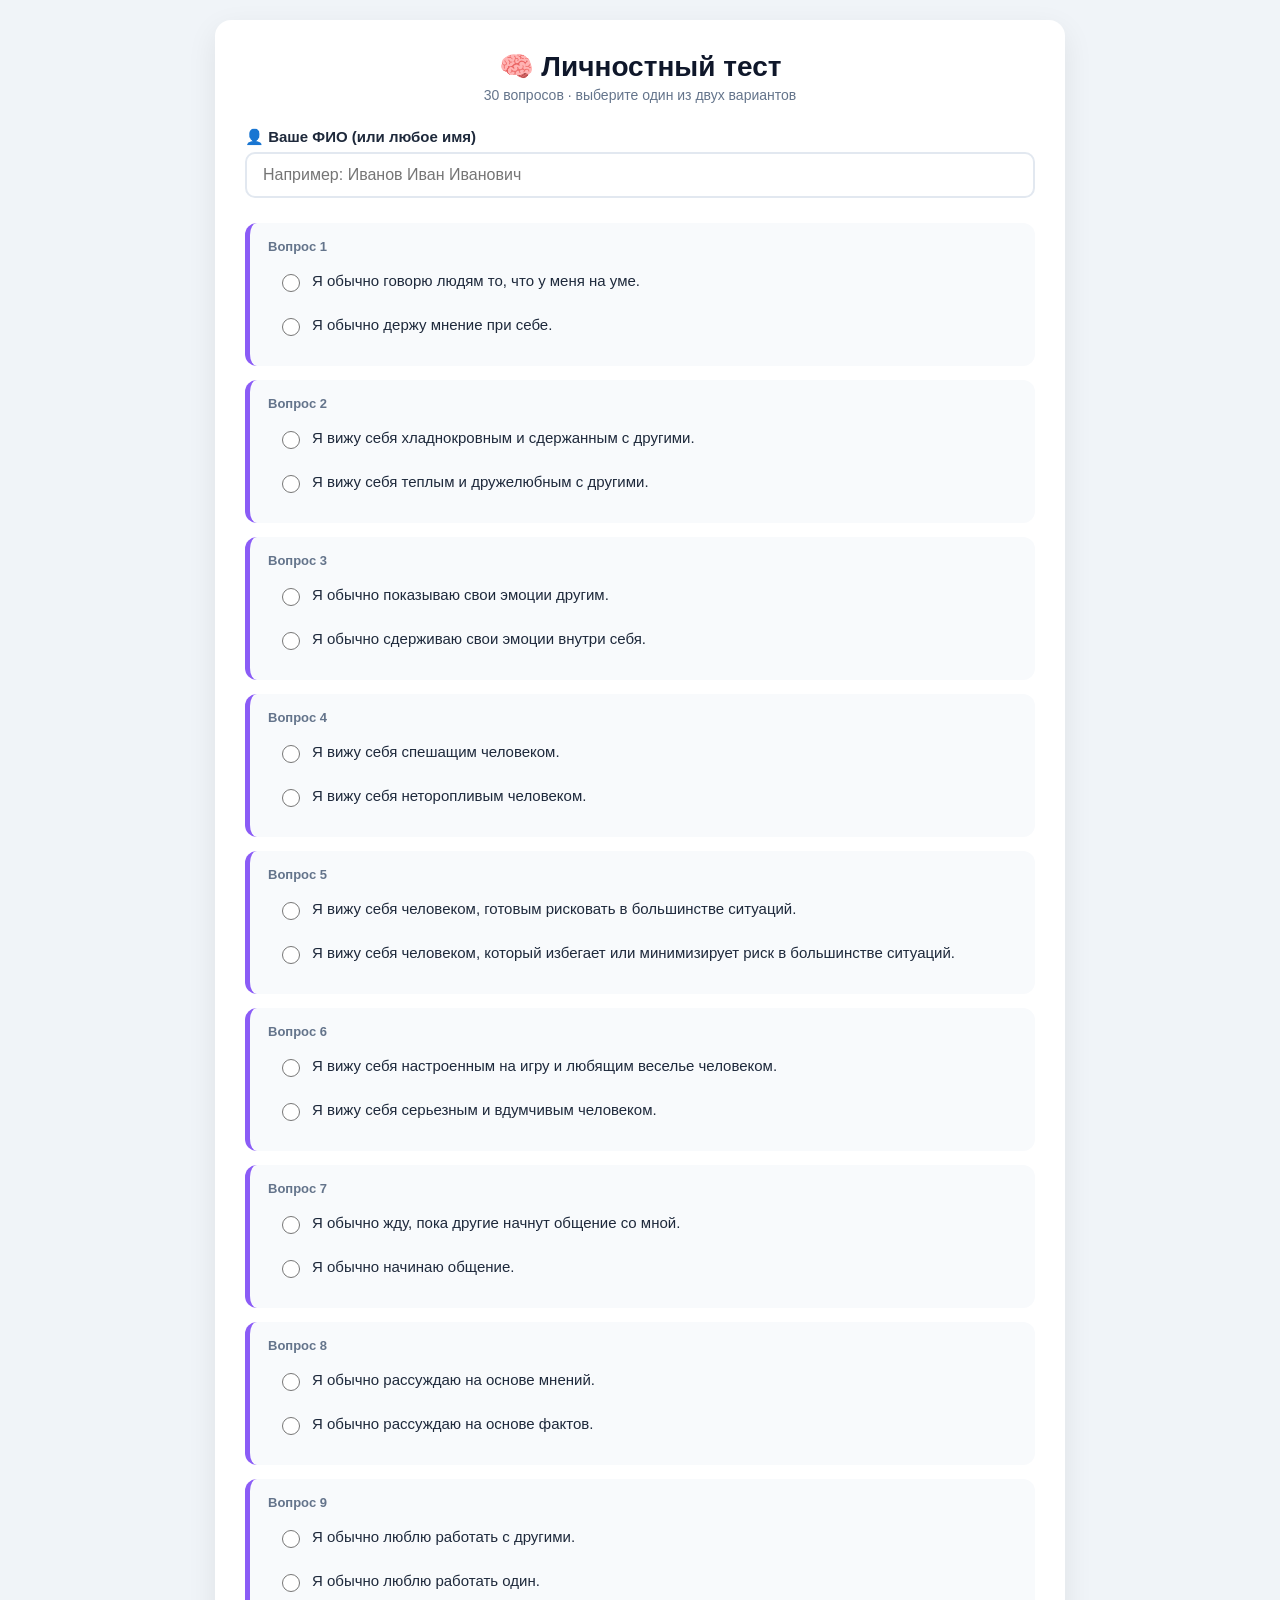
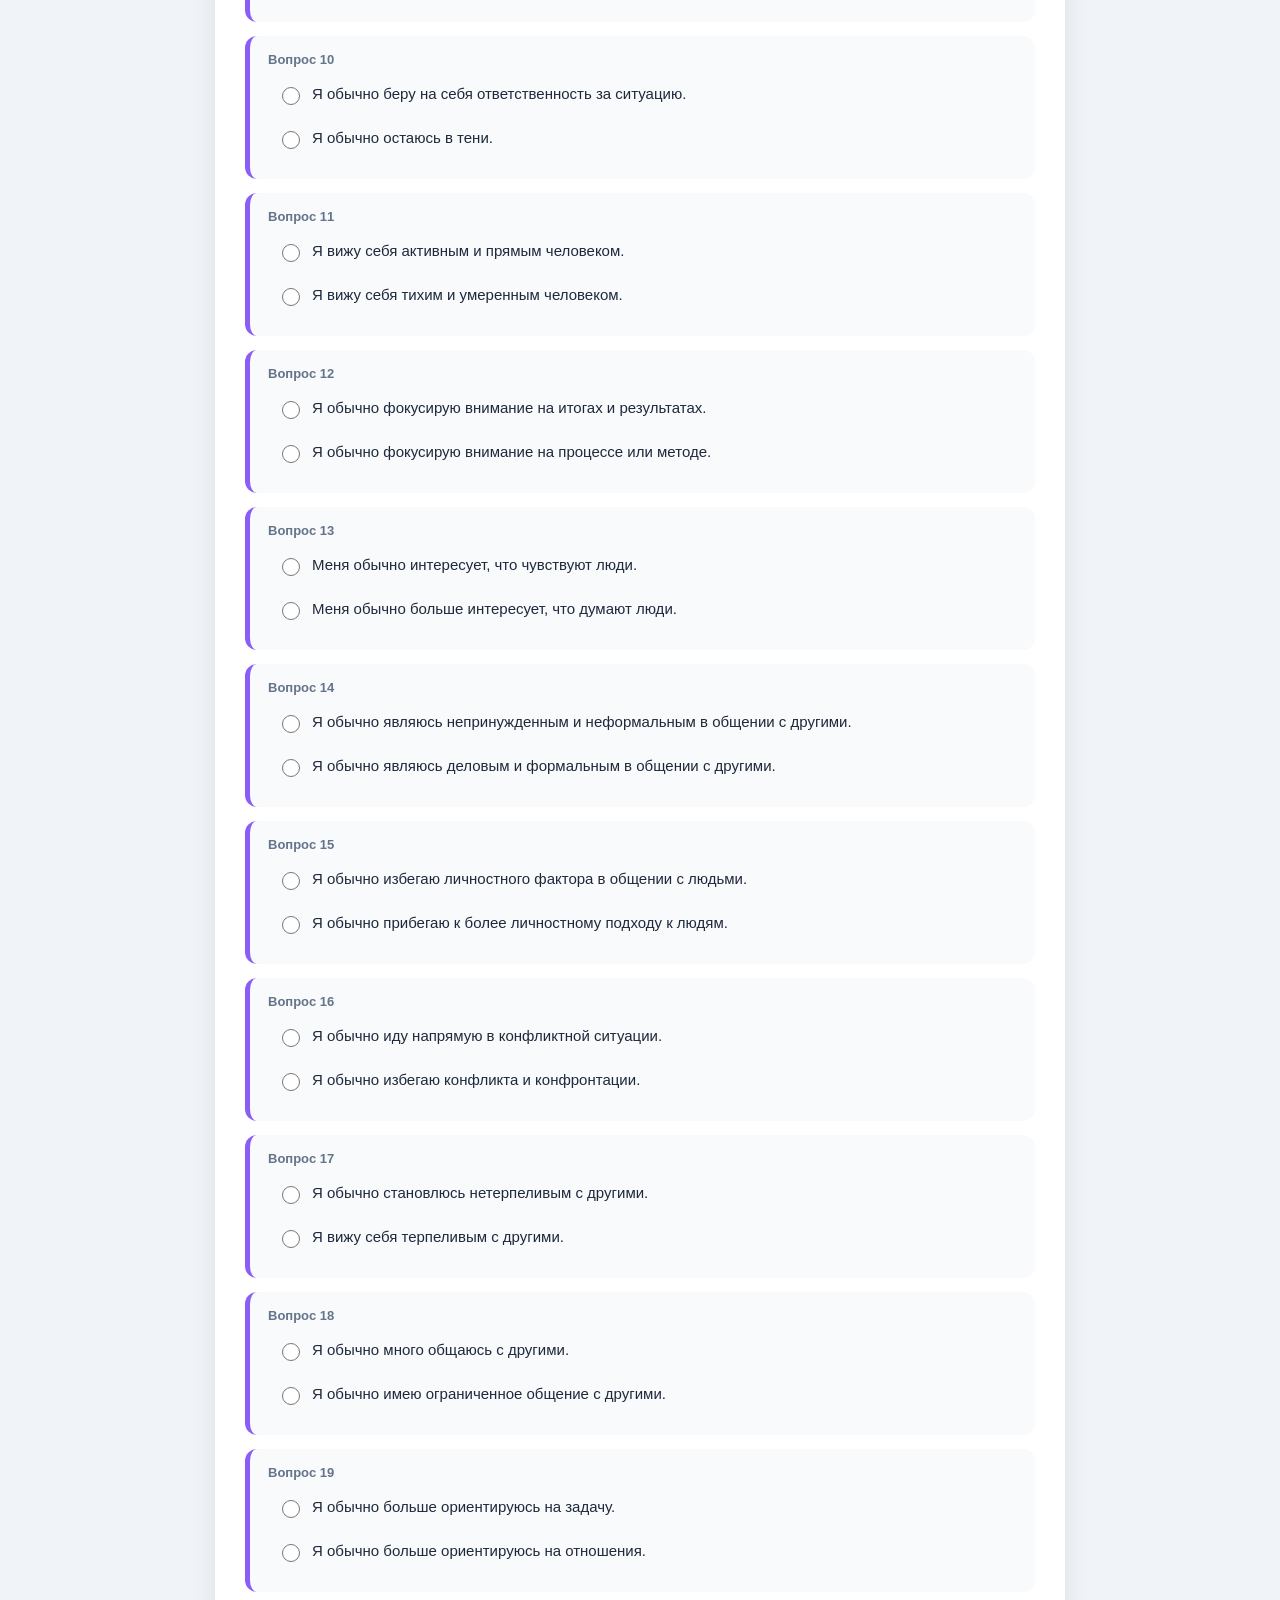
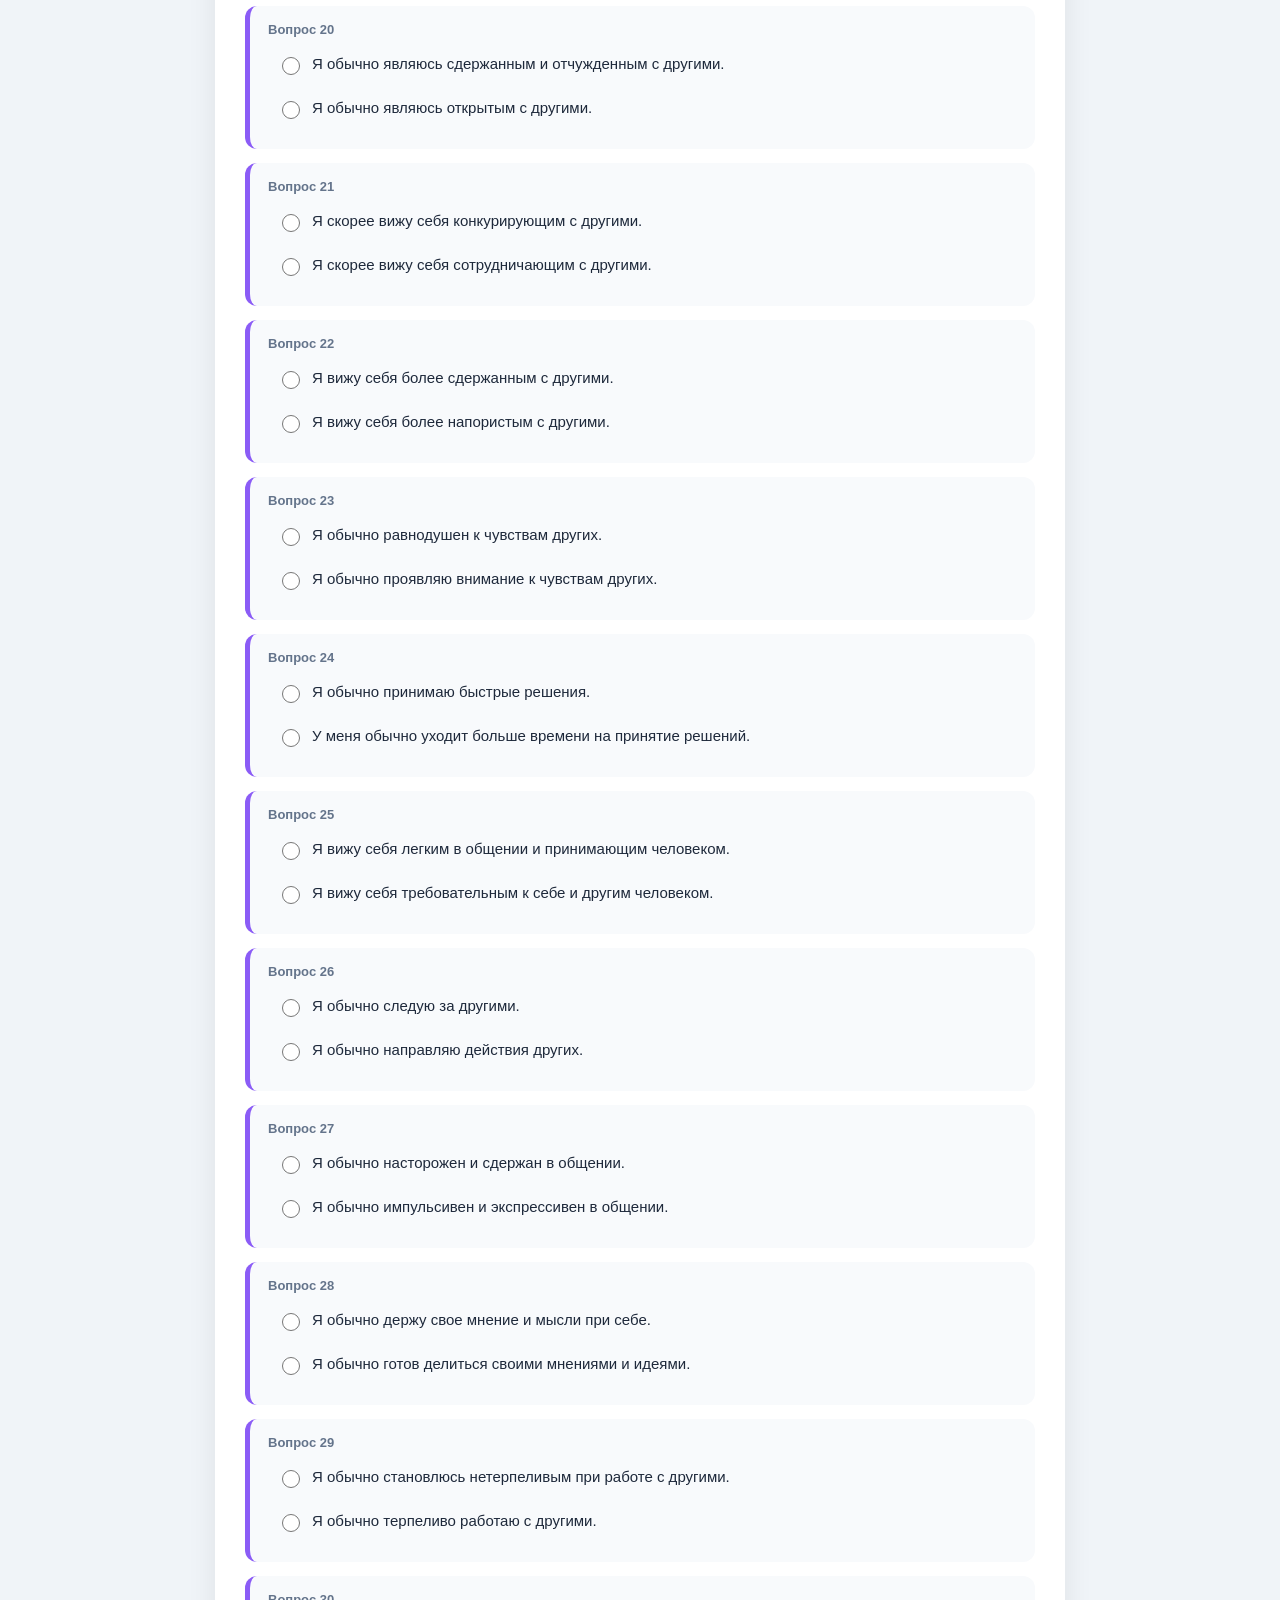
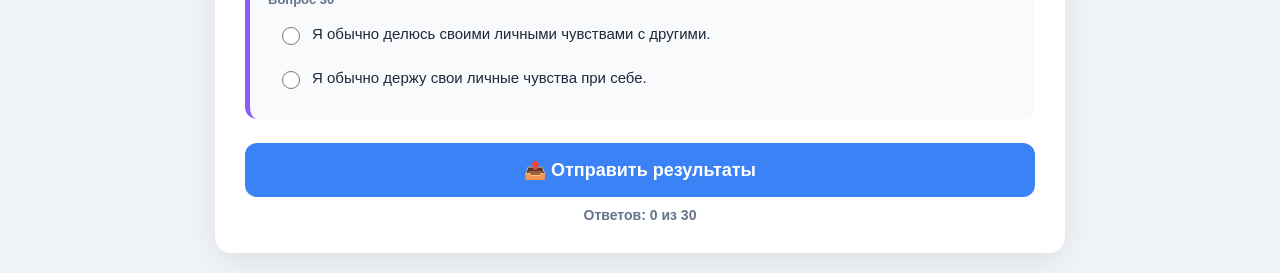
==== index.html @ 7e026d69 "Update index.html" ====
<!DOCTYPE html>
<html lang="ru">
<head>
    <meta charset="UTF-8">
    <meta name="viewport" content="width=device-width, initial-scale=1.0">
    <title>Тест О/П и Р/Э (30 вопросов)</title>
    <style>
        * {
            margin: 0;
            padding: 0;
            box-sizing: border-box;
        }
        body {
            font-family: 'Segoe UI', Arial, sans-serif;
            background: #f0f4f8;
            padding: 20px;
            color: #1e293b;
        }
        .container {
            max-width: 850px;
            margin: 0 auto;
            background: white;
            padding: 30px;
            border-radius: 16px;
            box-shadow: 0 10px 30px rgba(0,0,0,0.08);
        }
        h1 {
            font-size: 28px;
            text-align: center;
            margin-bottom: 4px;
            color: #0f172a;
        }
        .subtitle {
            text-align: center;
            color: #64748b;
            margin-bottom: 25px;
            font-size: 14px;
        }
        .input-group {
            margin-bottom: 25px;
        }
        .input-group label {
            font-weight: 600;
            display: block;
            margin-bottom: 6px;
            font-size: 15px;
        }
        .input-group input {
            width: 100%;
            padding: 12px 16px;
            border: 2px solid #e2e8f0;
            border-radius: 10px;
            font-size: 16px;
            transition: 0.2s;
        }
        .input-group input:focus {
            outline: none;
            border-color: #3b82f6;
        }
        .question {
            background: #f8fafc;
            padding: 16px 18px;
            border-radius: 12px;
            margin-bottom: 14px;
            border-left: 5px solid #8b5cf6;
        }
        .question .qnum {
            font-weight: 700;
            font-size: 13px;
            color: #64748b;
            margin-bottom: 8px;
        }
        .question .option {
            display: flex;
            align-items: flex-start;
            gap: 12px;
            padding: 10px 14px;
            margin: 4px 0;
            border-radius: 8px;
            cursor: pointer;
            transition: 0.15s;
        }
        .question .option:hover {
            background: #e2e8f0;
        }
        .question .option input[type="radio"] {
            margin-top: 2px;
            width: 18px;
            height: 18px;
            accent-color: #3b82f6;
            cursor: pointer;
            flex-shrink: 0;
        }
        .question .option .text {
            font-size: 15px;
        }
        .btn-submit {
            width: 100%;
            padding: 16px;
            background: #3b82f6;
            color: white;
            border: none;
            border-radius: 12px;
            font-size: 18px;
            font-weight: 700;
            cursor: pointer;
            transition: 0.2s;
            margin-top: 10px;
        }
        .btn-submit:hover {
            background: #2563eb;
            transform: scale(1.01);
        }
        .btn-submit:disabled {
            opacity: 0.6;
            cursor: not-allowed;
        }
        .status {
            margin-top: 20px;
            padding: 14px;
            border-radius: 10px;
            text-align: center;
            font-weight: 600;
            display: none;
        }
        .status.success {
            display: block;
            background: #dcfce7;
            color: #166534;
        }
        .status.error {
            display: block;
            background: #fee2e2;
            color: #991b1b;
        }
        .progress {
            text-align: center;
            font-size: 14px;
            color: #64748b;
            margin-top: 10px;
            font-weight: 600;
        }
        .legend {
            display: flex;
            gap: 20px;
            justify-content: center;
            flex-wrap: wrap;
            margin: 6px 0 18px 0;
            font-size: 13px;
            color: #475569;
        }
        .legend span {
            display: inline-flex;
            align-items: center;
            gap: 6px;
        }
        .legend .dot {
            display: inline-block;
            width: 12px;
            height: 12px;
            border-radius: 4px;
        }
        .dot.op { background: #8b5cf6; }
        .dot.re { background: #06b6d4; }
        @media (max-width: 600px) {
            .container { padding: 16px; }
            .question .option { padding: 6px 8px; }
        }
    </style>
</head>
<body>

<div class="container">
    <h1>🧠 Личностный тест</h1>
    <p class="subtitle">30 вопросов · выберите один из двух вариантов</p>


    <div class="input-group">
        <label>👤 Ваше ФИО (или любое имя)</label>
        <input type="text" id="userName" placeholder="Например: Иванов Иван Иванович" />
    </div>

    <form id="testForm">
        <div id="questionsContainer"></div>
    </form>

    <button class="btn-submit" id="submitBtn">📤 Отправить результаты</button>
    <div class="progress" id="progressDisplay">Ответов: 0 из 30</div>
    <div id="statusMessage" class="status"></div>
</div>

<script>
    // ============================================================
    // ТВОИ 30 ВОПРОСОВ (буквы скрыты, присваиваются автоматически)
    // ============================================================
    const questions = [
        // 1
        { opt1: "Я обычно говорю людям то, что у меня на уме.", letter1: "О", opt2: "Я обычно держу мнение при себе.", letter2: "П" },
        // 2
        { opt1: "Я вижу себя хладнокровным и сдержанным с другими.", letter1: "П", opt2: "Я вижу себя теплым и дружелюбным с другими.", letter2: "О" },
        // 3
        { opt1: "Я обычно показываю свои эмоции другим.", letter1: "О", opt2: "Я обычно сдерживаю свои эмоции внутри себя.", letter2: "П" },
        // 4
        { opt1: "Я вижу себя спешащим человеком.", letter1: "Р", opt2: "Я вижу себя неторопливым человеком.", letter2: "Э" },
        // 5
        { opt1: "Я вижу себя человеком, готовым рисковать в большинстве ситуаций.", letter1: "Э", opt2: "Я вижу себя человеком, который избегает или минимизирует риск в большинстве ситуаций.", letter2: "Р" },
        // 6
        { opt1: "Я вижу себя настроенным на игру и любящим веселье человеком.", letter1: "Э", opt2: "Я вижу себя серьезным и вдумчивым человеком.", letter2: "Р" },
        // 7
        { opt1: "Я обычно жду, пока другие начнут общение со мной.", letter1: "П", opt2: "Я обычно начинаю общение.", letter2: "О" },
        // 8
        { opt1: "Я обычно рассуждаю на основе мнений.", letter1: "Э", opt2: "Я обычно рассуждаю на основе фактов.", letter2: "Р" },
        // 9
        { opt1: "Я обычно люблю работать с другими.", letter1: "О", opt2: "Я обычно люблю работать один.", letter2: "П" },
        // 10
        { opt1: "Я обычно беру на себя ответственность за ситуацию.", letter1: "Р", opt2: "Я обычно остаюсь в тени.", letter2: "Э" },
        // 11
        { opt1: "Я вижу себя активным и прямым человеком.", letter1: "О", opt2: "Я вижу себя тихим и умеренным человеком.", letter2: "П" },
        // 12
        { opt1: "Я обычно фокусирую внимание на итогах и результатах.", letter1: "Р", opt2: "Я обычно фокусирую внимание на процессе или методе.", letter2: "Э" },
        // 13
        { opt1: "Меня обычно интересует, что чувствуют люди.", letter1: "Э", opt2: "Меня обычно больше интересует, что думают люди.", letter2: "Р" },
        // 14
        { opt1: "Я обычно являюсь непринужденным и неформальным в общении с другими.", letter1: "Э", opt2: "Я обычно являюсь деловым и формальным в общении с другими.", letter2: "Р" },
        // 15
        { opt1: "Я обычно избегаю личностного фактора в общении с людьми.", letter1: "Р", opt2: "Я обычно прибегаю к более личностному подходу к людям.", letter2: "Э" },
        // 16
        { opt1: "Я обычно иду напрямую в конфликтной ситуации.", letter1: "Р", opt2: "Я обычно избегаю конфликта и конфронтации.", letter2: "Э" },
        // 17
        { opt1: "Я обычно становлюсь нетерпеливым с другими.", letter1: "О", opt2: "Я вижу себя терпеливым с другими.", letter2: "П" },
        // 18
        { opt1: "Я обычно много общаюсь с другими.", letter1: "О", opt2: "Я обычно имею ограниченное общение с другими.", letter2: "П" },
        // 19
        { opt1: "Я обычно больше ориентируюсь на задачу.", letter1: "Р", opt2: "Я обычно больше ориентируюсь на отношения.", letter2: "Э" },
        // 20
        { opt1: "Я обычно являюсь сдержанным и отчужденным с другими.", letter1: "П", opt2: "Я обычно являюсь открытым с другими.", letter2: "О" },
        // 21
        { opt1: "Я скорее вижу себя конкурирующим с другими.", letter1: "Р", opt2: "Я скорее вижу себя сотрудничающим с другими.", letter2: "Э" },
        // 22
        { opt1: "Я вижу себя более сдержанным с другими.", letter1: "П", opt2: "Я вижу себя более напористым с другими.", letter2: "О" },
        // 23
        { opt1: "Я обычно равнодушен к чувствам других.", letter1: "Р", opt2: "Я обычно проявляю внимание к чувствам других.", letter2: "Э" },
        // 24
        { opt1: "Я обычно принимаю быстрые решения.", letter1: "Р", opt2: "У меня обычно уходит больше времени на принятие решений.", letter2: "Э" },
        // 25
        { opt1: "Я вижу себя легким в общении и принимающим человеком.", letter1: "Э", opt2: "Я вижу себя требовательным к себе и другим человеком.", letter2: "Р" },
        // 26
        { opt1: "Я обычно следую за другими.", letter1: "П", opt2: "Я обычно направляю действия других.", letter2: "О" },
        // 27
        { opt1: "Я обычно насторожен и сдержан в общении.", letter1: "П", opt2: "Я обычно импульсивен и экспрессивен в общении.", letter2: "О" },
        // 28
        { opt1: "Я обычно держу свое мнение и мысли при себе.", letter1: "П", opt2: "Я обычно готов делиться своими мнениями и идеями.", letter2: "О" },
        // 29
        { opt1: "Я обычно становлюсь нетерпеливым при работе с другими.", letter1: "О", opt2: "Я обычно терпеливо работаю с другими.", letter2: "П" },
        // 30
        { opt1: "Я обычно делюсь своими личными чувствами с другими.", letter1: "О", opt2: "Я обычно держу свои личные чувства при себе.", letter2: "П" }
    ];

    console.log('Всего вопросов:', questions.length);

    // ============================================================
    // РЕНДЕР ВОПРОСОВ (буквы НЕ показываем)
    // ============================================================
    const container = document.getElementById('questionsContainer');
    let html = '';

    questions.forEach((q, idx) => {
        const num = idx + 1;
        html += `
            <div class="question">
                <div class="qnum">Вопрос ${num}</div>
                <label class="option">
                    <input type="radio" name="q${num}" value="${q.letter1}" required />
                    <span class="text">${q.opt1}</span>
                </label>
                <label class="option">
                    <input type="radio" name="q${num}" value="${q.letter2}" required />
                    <span class="text">${q.opt2}</span>
                </label>
            </div>
        `;
    });

    container.innerHTML = html;

    // ============================================================
    // ПРОГРЕСС
    // ============================================================
    const progressDisplay = document.getElementById('progressDisplay');

    function updateProgress() {
        const form = document.getElementById('testForm');
        const names = new Set();
        form.querySelectorAll('input[type="radio"]').forEach(r => names.add(r.name));
        let answered = 0;
        for (let name of names) {
            if (document.querySelector(`input[name="${name}"]:checked`)) answered++;
        }
        progressDisplay.textContent = `Ответов: ${answered} из ${questions.length}`;
    }

    document.addEventListener('change', (e) => {
        if (e.target && e.target.type === 'radio') updateProgress();
    });

    // ============================================================
    // ОТПРАВКА
    // ============================================================
    const submitBtn = document.getElementById('submitBtn');
    const statusMsg = document.getElementById('statusMessage');

    // ⚠️ ВСТАВЬ СВОЙ URL СЮДА ↓↓↓
    const SCRIPT_URL = 'https://script.google.com/macros/s/AKfycbysq2ihGq5s4KSlV5lkURzVagq-0LB41ctk5WUhArIQaa5-oj9hhITpywx1YtiLG067NA/exec';

    submitBtn.addEventListener('click', async function(e) {
        e.preventDefault();

        const userName = document.getElementById('userName').value.trim();
        if (!userName) {
            statusMsg.className = 'status error';
            statusMsg.textContent = '⚠️ Введите ваше ФИО или имя.';
            return;
        }

        const checked = document.querySelectorAll('input[type="radio"]:checked');
        if (checked.length !== questions.length) {
            statusMsg.className = 'status error';
            statusMsg.textContent = `⚠️ Ответьте на все 30 вопросов! (отвечено ${checked.length} из 30)`;
            return;
        }

        let countO = 0, countP = 0, countR = 0, countE = 0;
        checked.forEach(r => {
            const val = r.value;
            if (val === 'О') countO++;
            else if (val === 'П') countP++;
            else if (val === 'Р') countR++;
            else if (val === 'Э') countE++;
        });

        const data = {
            name: userName,
            O: countO,
            P: countP,
            R: countR,
            E: countE,
            timestamp: new Date().toLocaleString('ru-RU')
        };

        submitBtn.disabled = true;
        submitBtn.textContent = 'Отправка...';
        statusMsg.className = 'status';

        try {
            await fetch(SCRIPT_URL, {
                method: 'POST',
                mode: 'no-cors',
                headers: { 'Content-Type': 'application/json' },
                body: JSON.stringify(data)
            });

            statusMsg.className = 'status success';
            statusMsg.textContent = '✅ Результаты отправлены! Спасибо!';
            submitBtn.textContent = '✅ Отправлено';
            submitBtn.disabled = true;
        } catch (error) {
            statusMsg.className = 'status error';
            statusMsg.textContent = '❌ Ошибка. Попробуйте позже.';
            submitBtn.disabled = false;
            submitBtn.textContent = '📤 Отправить повторно';
        }
    });

    updateProgress();
</script>

</body>
</html>
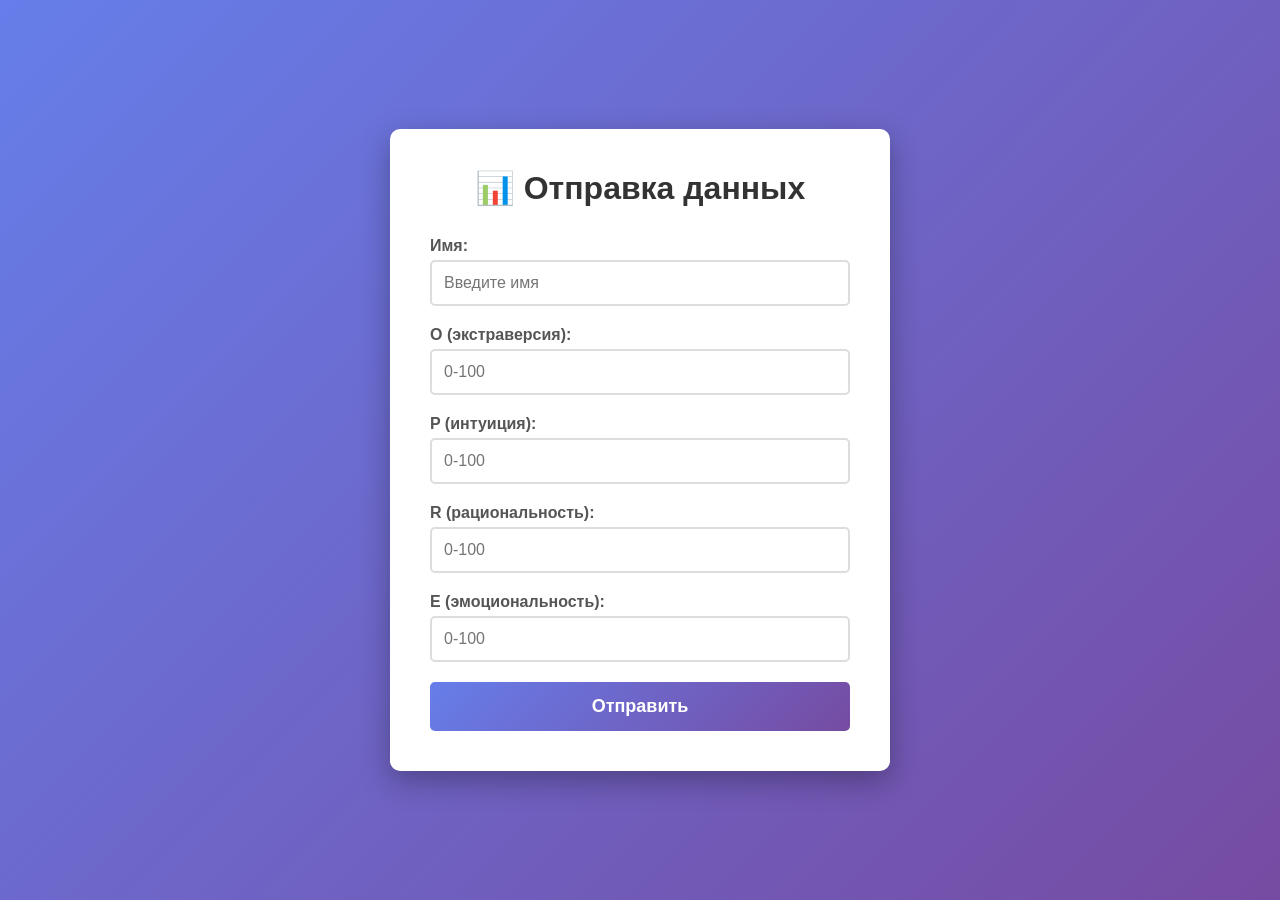
==== commit 4b2b7144: "Update index.html" ====
--- a/index.html
+++ b/index.html
@@ -3,376 +3,236 @@
 <head>
     <meta charset="UTF-8">
     <meta name="viewport" content="width=device-width, initial-scale=1.0">
-    <title>Тест О/П и Р/Э (30 вопросов)</title>
+    <title>Отправка данных в Google Таблицу</title>
     <style>
         * {
             margin: 0;
             padding: 0;
             box-sizing: border-box;
         }
+        
         body {
-            font-family: 'Segoe UI', Arial, sans-serif;
-            background: #f0f4f8;
-            padding: 20px;
-            color: #1e293b;
-        }
+            font-family: Arial, sans-serif;
+            background: linear-gradient(135deg, #667eea 0%, #764ba2 100%);
+            min-height: 100vh;
+            display: flex;
+            justify-content: center;
+            align-items: center;
+        }
+        
         .container {
-            max-width: 850px;
-            margin: 0 auto;
             background: white;
-            padding: 30px;
-            border-radius: 16px;
-            box-shadow: 0 10px 30px rgba(0,0,0,0.08);
-        }
+            padding: 40px;
+            border-radius: 10px;
+            box-shadow: 0 10px 30px rgba(0,0,0,0.3);
+            width: 90%;
+            max-width: 500px;
+        }
+        
         h1 {
-            font-size: 28px;
             text-align: center;
-            margin-bottom: 4px;
-            color: #0f172a;
-        }
-        .subtitle {
-            text-align: center;
-            color: #64748b;
-            margin-bottom: 25px;
-            font-size: 14px;
-        }
-        .input-group {
-            margin-bottom: 25px;
-        }
-        .input-group label {
-            font-weight: 600;
-            display: block;
-            margin-bottom: 6px;
-            font-size: 15px;
-        }
-        .input-group input {
+            color: #333;
+            margin-bottom: 30px;
+        }
+        
+        .form-group {
+            margin-bottom: 20px;
+        }
+        
+        label {
+            display: block;
+            margin-bottom: 5px;
+            color: #555;
+            font-weight: bold;
+        }
+        
+        input {
             width: 100%;
-            padding: 12px 16px;
-            border: 2px solid #e2e8f0;
-            border-radius: 10px;
+            padding: 12px;
+            border: 2px solid #ddd;
+            border-radius: 5px;
             font-size: 16px;
-            transition: 0.2s;
-        }
-        .input-group input:focus {
+            transition: border-color 0.3s;
+        }
+        
+        input:focus {
             outline: none;
-            border-color: #3b82f6;
-        }
-        .question {
-            background: #f8fafc;
-            padding: 16px 18px;
-            border-radius: 12px;
-            margin-bottom: 14px;
-            border-left: 5px solid #8b5cf6;
-        }
-        .question .qnum {
-            font-weight: 700;
-            font-size: 13px;
-            color: #64748b;
-            margin-bottom: 8px;
-        }
-        .question .option {
-            display: flex;
-            align-items: flex-start;
-            gap: 12px;
-            padding: 10px 14px;
-            margin: 4px 0;
-            border-radius: 8px;
-            cursor: pointer;
-            transition: 0.15s;
-        }
-        .question .option:hover {
-            background: #e2e8f0;
-        }
-        .question .option input[type="radio"] {
-            margin-top: 2px;
-            width: 18px;
-            height: 18px;
-            accent-color: #3b82f6;
-            cursor: pointer;
-            flex-shrink: 0;
-        }
-        .question .option .text {
-            font-size: 15px;
-        }
-        .btn-submit {
+            border-color: #667eea;
+        }
+        
+        button {
             width: 100%;
-            padding: 16px;
-            background: #3b82f6;
+            padding: 14px;
+            background: linear-gradient(135deg, #667eea 0%, #764ba2 100%);
             color: white;
             border: none;
-            border-radius: 12px;
+            border-radius: 5px;
             font-size: 18px;
-            font-weight: 700;
+            font-weight: bold;
             cursor: pointer;
-            transition: 0.2s;
-            margin-top: 10px;
-        }
-        .btn-submit:hover {
-            background: #2563eb;
-            transform: scale(1.01);
-        }
-        .btn-submit:disabled {
+            transition: transform 0.2s, box-shadow 0.2s;
+        }
+        
+        button:hover {
+            transform: translateY(-2px);
+            box-shadow: 0 5px 15px rgba(102, 126, 234, 0.4);
+        }
+        
+        button:active {
+            transform: translateY(0);
+        }
+        
+        button:disabled {
             opacity: 0.6;
             cursor: not-allowed;
         }
-        .status {
+        
+        #result {
             margin-top: 20px;
-            padding: 14px;
-            border-radius: 10px;
+            padding: 15px;
+            border-radius: 5px;
+            display: none;
+        }
+        
+        #result.success {
+            display: block;
+            background: #d4edda;
+            color: #155724;
+            border: 1px solid #c3e6cb;
+        }
+        
+        #result.error {
+            display: block;
+            background: #f8d7da;
+            color: #721c24;
+            border: 1px solid #f5c6cb;
+        }
+        
+        .loading {
             text-align: center;
-            font-weight: 600;
+            margin-top: 20px;
             display: none;
         }
-        .status.success {
-            display: block;
-            background: #dcfce7;
-            color: #166534;
-        }
-        .status.error {
-            display: block;
-            background: #fee2e2;
-            color: #991b1b;
-        }
-        .progress {
-            text-align: center;
-            font-size: 14px;
-            color: #64748b;
-            margin-top: 10px;
-            font-weight: 600;
-        }
-        .legend {
-            display: flex;
-            gap: 20px;
-            justify-content: center;
-            flex-wrap: wrap;
-            margin: 6px 0 18px 0;
-            font-size: 13px;
-            color: #475569;
-        }
-        .legend span {
-            display: inline-flex;
-            align-items: center;
-            gap: 6px;
-        }
-        .legend .dot {
-            display: inline-block;
-            width: 12px;
-            height: 12px;
-            border-radius: 4px;
-        }
-        .dot.op { background: #8b5cf6; }
-        .dot.re { background: #06b6d4; }
-        @media (max-width: 600px) {
-            .container { padding: 16px; }
-            .question .option { padding: 6px 8px; }
+        
+        .loading.show {
+            display: block;
+        }
+        
+        .spinner {
+            border: 4px solid #f3f3f3;
+            border-top: 4px solid #667eea;
+            border-radius: 50%;
+            width: 40px;
+            height: 40px;
+            animation: spin 1s linear infinite;
+            margin: 0 auto;
+        }
+        
+        @keyframes spin {
+            0% { transform: rotate(0deg); }
+            100% { transform: rotate(360deg); }
         }
     </style>
 </head>
 <body>
-
-<div class="container">
-    <h1>🧠 Личностный тест</h1>
-    <p class="subtitle">30 вопросов · выберите один из двух вариантов</p>
-
-
-    <div class="input-group">
-        <label>👤 Ваше ФИО (или любое имя)</label>
-        <input type="text" id="userName" placeholder="Например: Иванов Иван Иванович" />
+    <div class="container">
+        <h1>📊 Отправка данных</h1>
+        
+        <form id="dataForm">
+            <div class="form-group">
+                <label for="name">Имя:</label>
+                <input type="text" id="name" placeholder="Введите имя" required>
+            </div>
+            
+            <div class="form-group">
+                <label for="O">O (экстраверсия):</label>
+                <input type="number" id="O" placeholder="0-100" min="0" max="100" required>
+            </div>
+            
+            <div class="form-group">
+                <label for="P">P (интуиция):</label>
+                <input type="number" id="P" placeholder="0-100" min="0" max="100" required>
+            </div>
+            
+            <div class="form-group">
+                <label for="R">R (рациональность):</label>
+                <input type="number" id="R" placeholder="0-100" min="0" max="100" required>
+            </div>
+            
+            <div class="form-group">
+                <label for="E">E (эмоциональность):</label>
+                <input type="number" id="E" placeholder="0-100" min="0" max="100" required>
+            </div>
+            
+            <button type="submit" id="submitBtn">Отправить</button>
+        </form>
+        
+        <div class="loading" id="loading">
+            <div class="spinner"></div>
+            <p style="margin-top: 10px; color: #555;">Отправка данных...</p>
+        </div>
+        
+        <div id="result"></div>
     </div>
 
-    <form id="testForm">
-        <div id="questionsContainer"></div>
-    </form>
-
-    <button class="btn-submit" id="submitBtn">📤 Отправить результаты</button>
-    <div class="progress" id="progressDisplay">Ответов: 0 из 30</div>
-    <div id="statusMessage" class="status"></div>
-</div>
-
-<script>
-    // ============================================================
-    // ТВОИ 30 ВОПРОСОВ (буквы скрыты, присваиваются автоматически)
-    // ============================================================
-    const questions = [
-        // 1
-        { opt1: "Я обычно говорю людям то, что у меня на уме.", letter1: "О", opt2: "Я обычно держу мнение при себе.", letter2: "П" },
-        // 2
-        { opt1: "Я вижу себя хладнокровным и сдержанным с другими.", letter1: "П", opt2: "Я вижу себя теплым и дружелюбным с другими.", letter2: "О" },
-        // 3
-        { opt1: "Я обычно показываю свои эмоции другим.", letter1: "О", opt2: "Я обычно сдерживаю свои эмоции внутри себя.", letter2: "П" },
-        // 4
-        { opt1: "Я вижу себя спешащим человеком.", letter1: "Р", opt2: "Я вижу себя неторопливым человеком.", letter2: "Э" },
-        // 5
-        { opt1: "Я вижу себя человеком, готовым рисковать в большинстве ситуаций.", letter1: "Э", opt2: "Я вижу себя человеком, который избегает или минимизирует риск в большинстве ситуаций.", letter2: "Р" },
-        // 6
-        { opt1: "Я вижу себя настроенным на игру и любящим веселье человеком.", letter1: "Э", opt2: "Я вижу себя серьезным и вдумчивым человеком.", letter2: "Р" },
-        // 7
-        { opt1: "Я обычно жду, пока другие начнут общение со мной.", letter1: "П", opt2: "Я обычно начинаю общение.", letter2: "О" },
-        // 8
-        { opt1: "Я обычно рассуждаю на основе мнений.", letter1: "Э", opt2: "Я обычно рассуждаю на основе фактов.", letter2: "Р" },
-        // 9
-        { opt1: "Я обычно люблю работать с другими.", letter1: "О", opt2: "Я обычно люблю работать один.", letter2: "П" },
-        // 10
-        { opt1: "Я обычно беру на себя ответственность за ситуацию.", letter1: "Р", opt2: "Я обычно остаюсь в тени.", letter2: "Э" },
-        // 11
-        { opt1: "Я вижу себя активным и прямым человеком.", letter1: "О", opt2: "Я вижу себя тихим и умеренным человеком.", letter2: "П" },
-        // 12
-        { opt1: "Я обычно фокусирую внимание на итогах и результатах.", letter1: "Р", opt2: "Я обычно фокусирую внимание на процессе или методе.", letter2: "Э" },
-        // 13
-        { opt1: "Меня обычно интересует, что чувствуют люди.", letter1: "Э", opt2: "Меня обычно больше интересует, что думают люди.", letter2: "Р" },
-        // 14
-        { opt1: "Я обычно являюсь непринужденным и неформальным в общении с другими.", letter1: "Э", opt2: "Я обычно являюсь деловым и формальным в общении с другими.", letter2: "Р" },
-        // 15
-        { opt1: "Я обычно избегаю личностного фактора в общении с людьми.", letter1: "Р", opt2: "Я обычно прибегаю к более личностному подходу к людям.", letter2: "Э" },
-        // 16
-        { opt1: "Я обычно иду напрямую в конфликтной ситуации.", letter1: "Р", opt2: "Я обычно избегаю конфликта и конфронтации.", letter2: "Э" },
-        // 17
-        { opt1: "Я обычно становлюсь нетерпеливым с другими.", letter1: "О", opt2: "Я вижу себя терпеливым с другими.", letter2: "П" },
-        // 18
-        { opt1: "Я обычно много общаюсь с другими.", letter1: "О", opt2: "Я обычно имею ограниченное общение с другими.", letter2: "П" },
-        // 19
-        { opt1: "Я обычно больше ориентируюсь на задачу.", letter1: "Р", opt2: "Я обычно больше ориентируюсь на отношения.", letter2: "Э" },
-        // 20
-        { opt1: "Я обычно являюсь сдержанным и отчужденным с другими.", letter1: "П", opt2: "Я обычно являюсь открытым с другими.", letter2: "О" },
-        // 21
-        { opt1: "Я скорее вижу себя конкурирующим с другими.", letter1: "Р", opt2: "Я скорее вижу себя сотрудничающим с другими.", letter2: "Э" },
-        // 22
-        { opt1: "Я вижу себя более сдержанным с другими.", letter1: "П", opt2: "Я вижу себя более напористым с другими.", letter2: "О" },
-        // 23
-        { opt1: "Я обычно равнодушен к чувствам других.", letter1: "Р", opt2: "Я обычно проявляю внимание к чувствам других.", letter2: "Э" },
-        // 24
-        { opt1: "Я обычно принимаю быстрые решения.", letter1: "Р", opt2: "У меня обычно уходит больше времени на принятие решений.", letter2: "Э" },
-        // 25
-        { opt1: "Я вижу себя легким в общении и принимающим человеком.", letter1: "Э", opt2: "Я вижу себя требовательным к себе и другим человеком.", letter2: "Р" },
-        // 26
-        { opt1: "Я обычно следую за другими.", letter1: "П", opt2: "Я обычно направляю действия других.", letter2: "О" },
-        // 27
-        { opt1: "Я обычно насторожен и сдержан в общении.", letter1: "П", opt2: "Я обычно импульсивен и экспрессивен в общении.", letter2: "О" },
-        // 28
-        { opt1: "Я обычно держу свое мнение и мысли при себе.", letter1: "П", opt2: "Я обычно готов делиться своими мнениями и идеями.", letter2: "О" },
-        // 29
-        { opt1: "Я обычно становлюсь нетерпеливым при работе с другими.", letter1: "О", opt2: "Я обычно терпеливо работаю с другими.", letter2: "П" },
-        // 30
-        { opt1: "Я обычно делюсь своими личными чувствами с другими.", letter1: "О", opt2: "Я обычно держу свои личные чувства при себе.", letter2: "П" }
-    ];
-
-    console.log('Всего вопросов:', questions.length);
-
-    // ============================================================
-    // РЕНДЕР ВОПРОСОВ (буквы НЕ показываем)
-    // ============================================================
-    const container = document.getElementById('questionsContainer');
-    let html = '';
-
-    questions.forEach((q, idx) => {
-        const num = idx + 1;
-        html += `
-            <div class="question">
-                <div class="qnum">Вопрос ${num}</div>
-                <label class="option">
-                    <input type="radio" name="q${num}" value="${q.letter1}" required />
-                    <span class="text">${q.opt1}</span>
-                </label>
-                <label class="option">
-                    <input type="radio" name="q${num}" value="${q.letter2}" required />
-                    <span class="text">${q.opt2}</span>
-                </label>
-            </div>
-        `;
-    });
-
-    container.innerHTML = html;
-
-    // ============================================================
-    // ПРОГРЕСС
-    // ============================================================
-    const progressDisplay = document.getElementById('progressDisplay');
-
-    function updateProgress() {
-        const form = document.getElementById('testForm');
-        const names = new Set();
-        form.querySelectorAll('input[type="radio"]').forEach(r => names.add(r.name));
-        let answered = 0;
-        for (let name of names) {
-            if (document.querySelector(`input[name="${name}"]:checked`)) answered++;
-        }
-        progressDisplay.textContent = `Ответов: ${answered} из ${questions.length}`;
-    }
-
-    document.addEventListener('change', (e) => {
-        if (e.target && e.target.type === 'radio') updateProgress();
-    });
-
-    // ============================================================
-    // ОТПРАВКА
-    // ============================================================
-    const submitBtn = document.getElementById('submitBtn');
-    const statusMsg = document.getElementById('statusMessage');
-
-    // ⚠️ ВСТАВЬ СВОЙ URL СЮДА ↓↓↓
-    const SCRIPT_URL = 'https://script.google.com/macros/s/AKfycbysq2ihGq5s4KSlV5lkURzVagq-0LB41ctk5WUhArIQaa5-oj9hhITpywx1YtiLG067NA/exec';
-
-    submitBtn.addEventListener('click', async function(e) {
-        e.preventDefault();
-
-        const userName = document.getElementById('userName').value.trim();
-        if (!userName) {
-            statusMsg.className = 'status error';
-            statusMsg.textContent = '⚠️ Введите ваше ФИО или имя.';
-            return;
-        }
-
-        const checked = document.querySelectorAll('input[type="radio"]:checked');
-        if (checked.length !== questions.length) {
-            statusMsg.className = 'status error';
-            statusMsg.textContent = `⚠️ Ответьте на все 30 вопросов! (отвечено ${checked.length} из 30)`;
-            return;
-        }
-
-        let countO = 0, countP = 0, countR = 0, countE = 0;
-        checked.forEach(r => {
-            const val = r.value;
-            if (val === 'О') countO++;
-            else if (val === 'П') countP++;
-            else if (val === 'Р') countR++;
-            else if (val === 'Э') countE++;
+    <script>
+        // ⚠️ ВАЖНО: Замените URL на ваш реальный URL веб-приложения
+        const SCRIPT_URL = 'https://script.google.com/macros/s/AKfycbxWH8tnzrxmJXck6p2-RZuoRQd1YqiI7wQ9y-tiz_5bpgWVeno2nvmQ4tWhPJwAaBSw9A/exec';
+        
+        document.getElementById('dataForm').addEventListener('submit', async function(e) {
+            e.preventDefault();
+            
+            // Показываем загрузку
+            document.getElementById('loading').classList.add('show');
+            document.getElementById('submitBtn').disabled = true;
+            document.getElementById('result').style.display = 'none';
+            
+            // Собираем данные
+            const data = {
+                name: document.getElementById('name').value,
+                O: parseFloat(document.getElementById('O').value),
+                P: parseFloat(document.getElementById('P').value),
+                R: parseFloat(document.getElementById('R').value),
+                E: parseFloat(document.getElementById('E').value),
+                timestamp: new Date().toLocaleString()
+            };
+            
+            console.log('Отправляем данные:', data);
+            
+            try {
+                // Отправляем POST-запрос
+                const response = await fetch(SCRIPT_URL, {
+                    method: 'POST',
+                    mode: 'no-cors', // Важно для Google Apps Script
+                    headers: {
+                        'Content-Type': 'application/json',
+                    },
+                    body: JSON.stringify(data)
+                });
+                
+                // Так как mode: 'no-cors', мы не можем прочитать ответ
+                // Поэтому просто показываем успех
+                showResult('✅ Данные успешно отправлены!', 'success');
+                
+                // Очищаем форму
+                document.getElementById('dataForm').reset();
+                
+            } catch (error) {
+                console.error('Ошибка:', error);
+                showResult('❌ Ошибка при отправке: ' + error.message, 'error');
+            } finally {
+                // Скрываем загрузку
+                document.getElementById('loading').classList.remove('show');
+                document.getElementById('submitBtn').disabled = false;
+            }
         });
-
-        const data = {
-            name: userName,
-            O: countO,
-            P: countP,
-            R: countR,
-            E: countE,
-            timestamp: new Date().toLocaleString('ru-RU')
-        };
-
-        submitBtn.disabled = true;
-        submitBtn.textContent = 'Отправка...';
-        statusMsg.className = 'status';
-
-        try {
-            await fetch(SCRIPT_URL, {
-                method: 'POST',
-                mode: 'no-cors',
-                headers: { 'Content-Type': 'application/json' },
-                body: JSON.stringify(data)
-            });
-
-            statusMsg.className = 'status success';
-            statusMsg.textContent = '✅ Результаты отправлены! Спасибо!';
-            submitBtn.textContent = '✅ Отправлено';
-            submitBtn.disabled = true;
-        } catch (error) {
-            statusMsg.className = 'status error';
-            statusMsg.textContent = '❌ Ошибка. Попробуйте позже.';
-            submitBtn.disabled = false;
-            submitBtn.textContent = '📤 Отправить повторно';
-        }
-    });
-
-    updateProgress();
-</script>
-
+        
+        function showResult(message, type) {
+            const resultDiv = document.getElementById('result');
+            resultDiv.textContent = message;
+            resultDiv.className = type;
+            resultDiv.style.display = 'block';
+        }
+    </script>
 </body>
 </html>
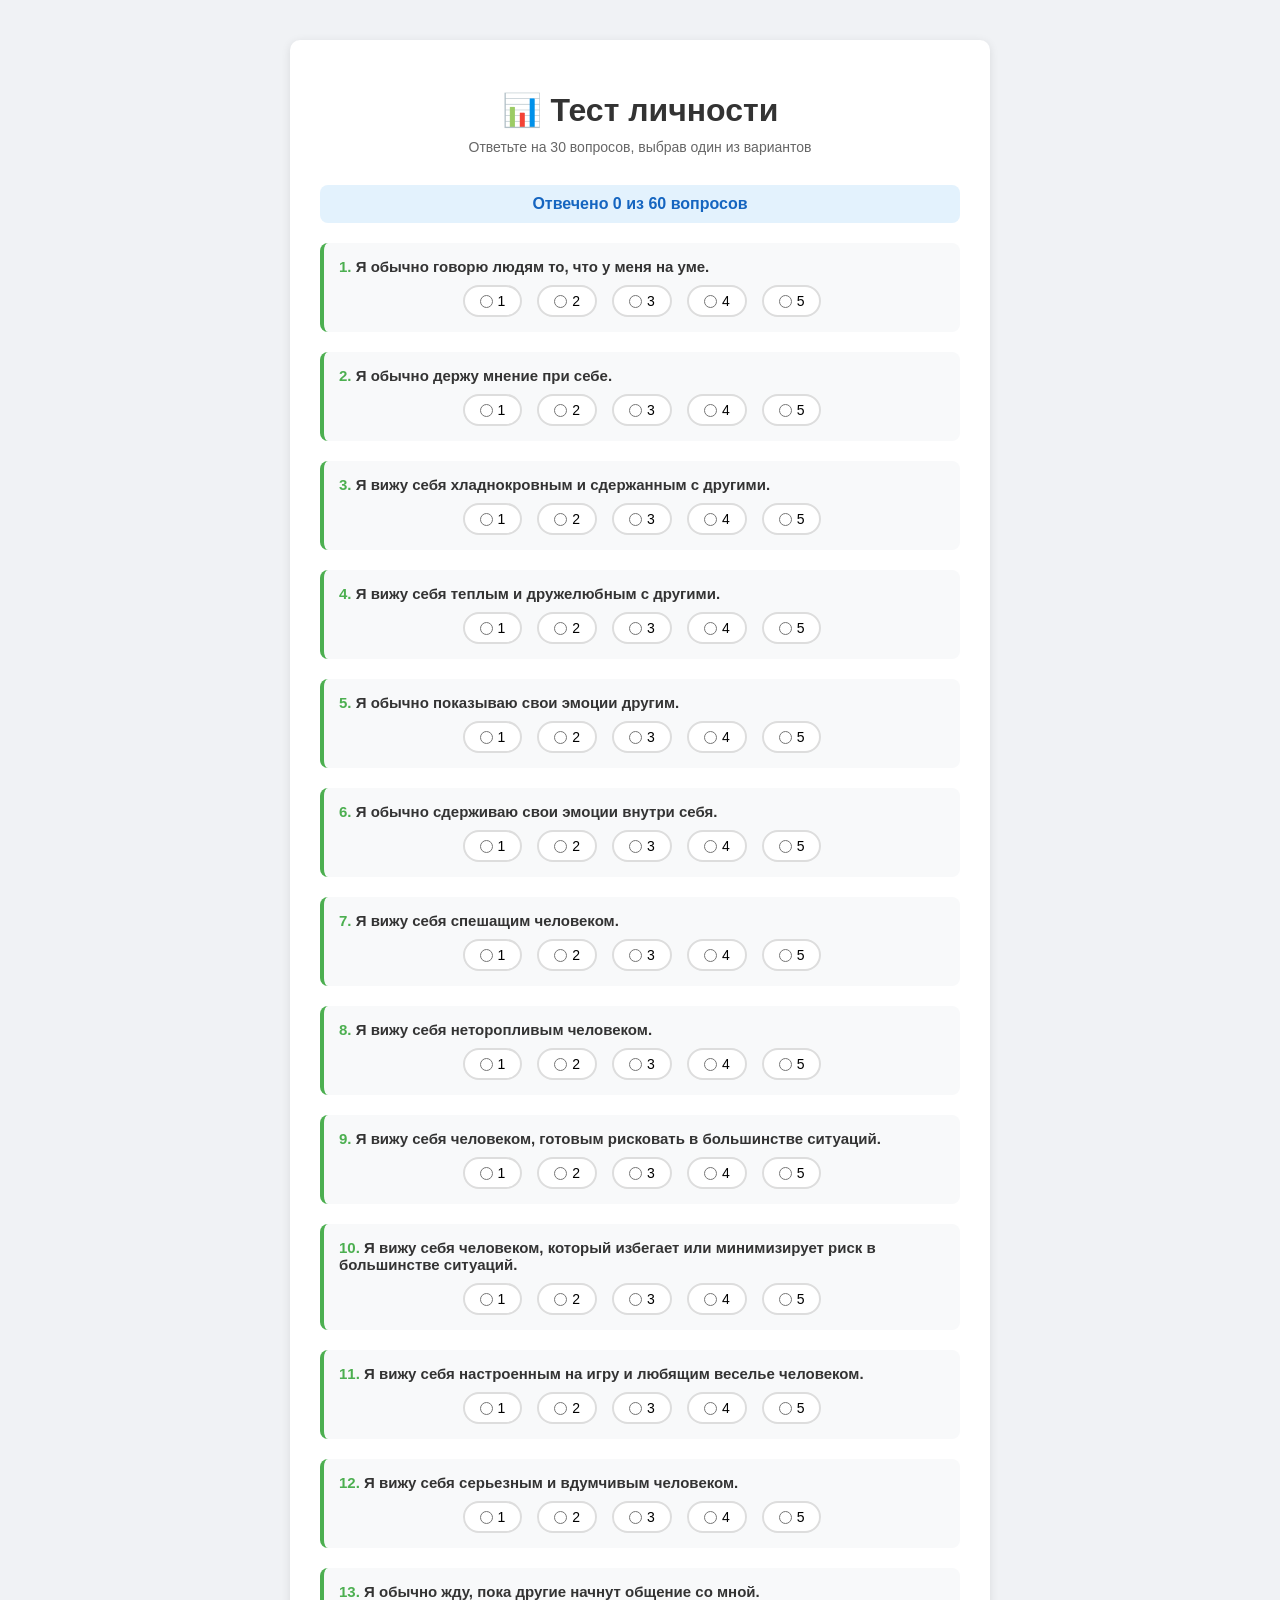
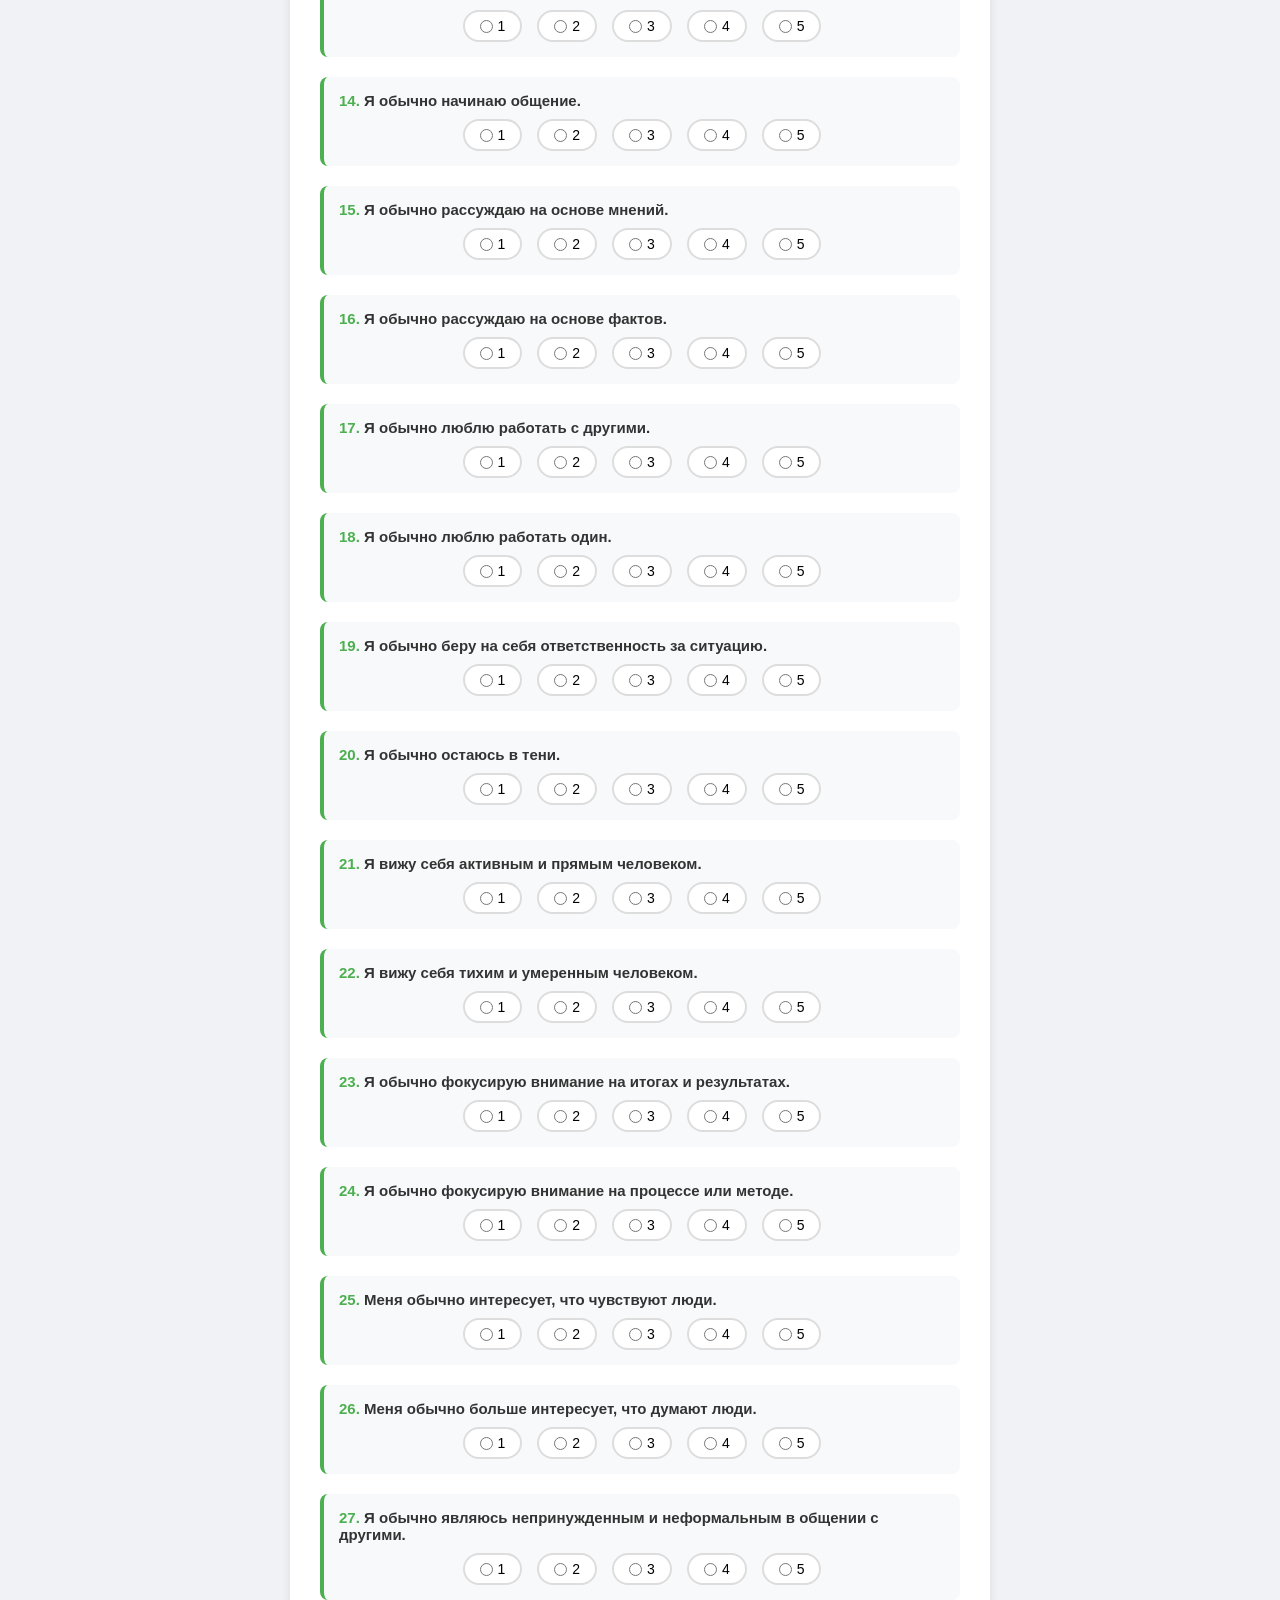
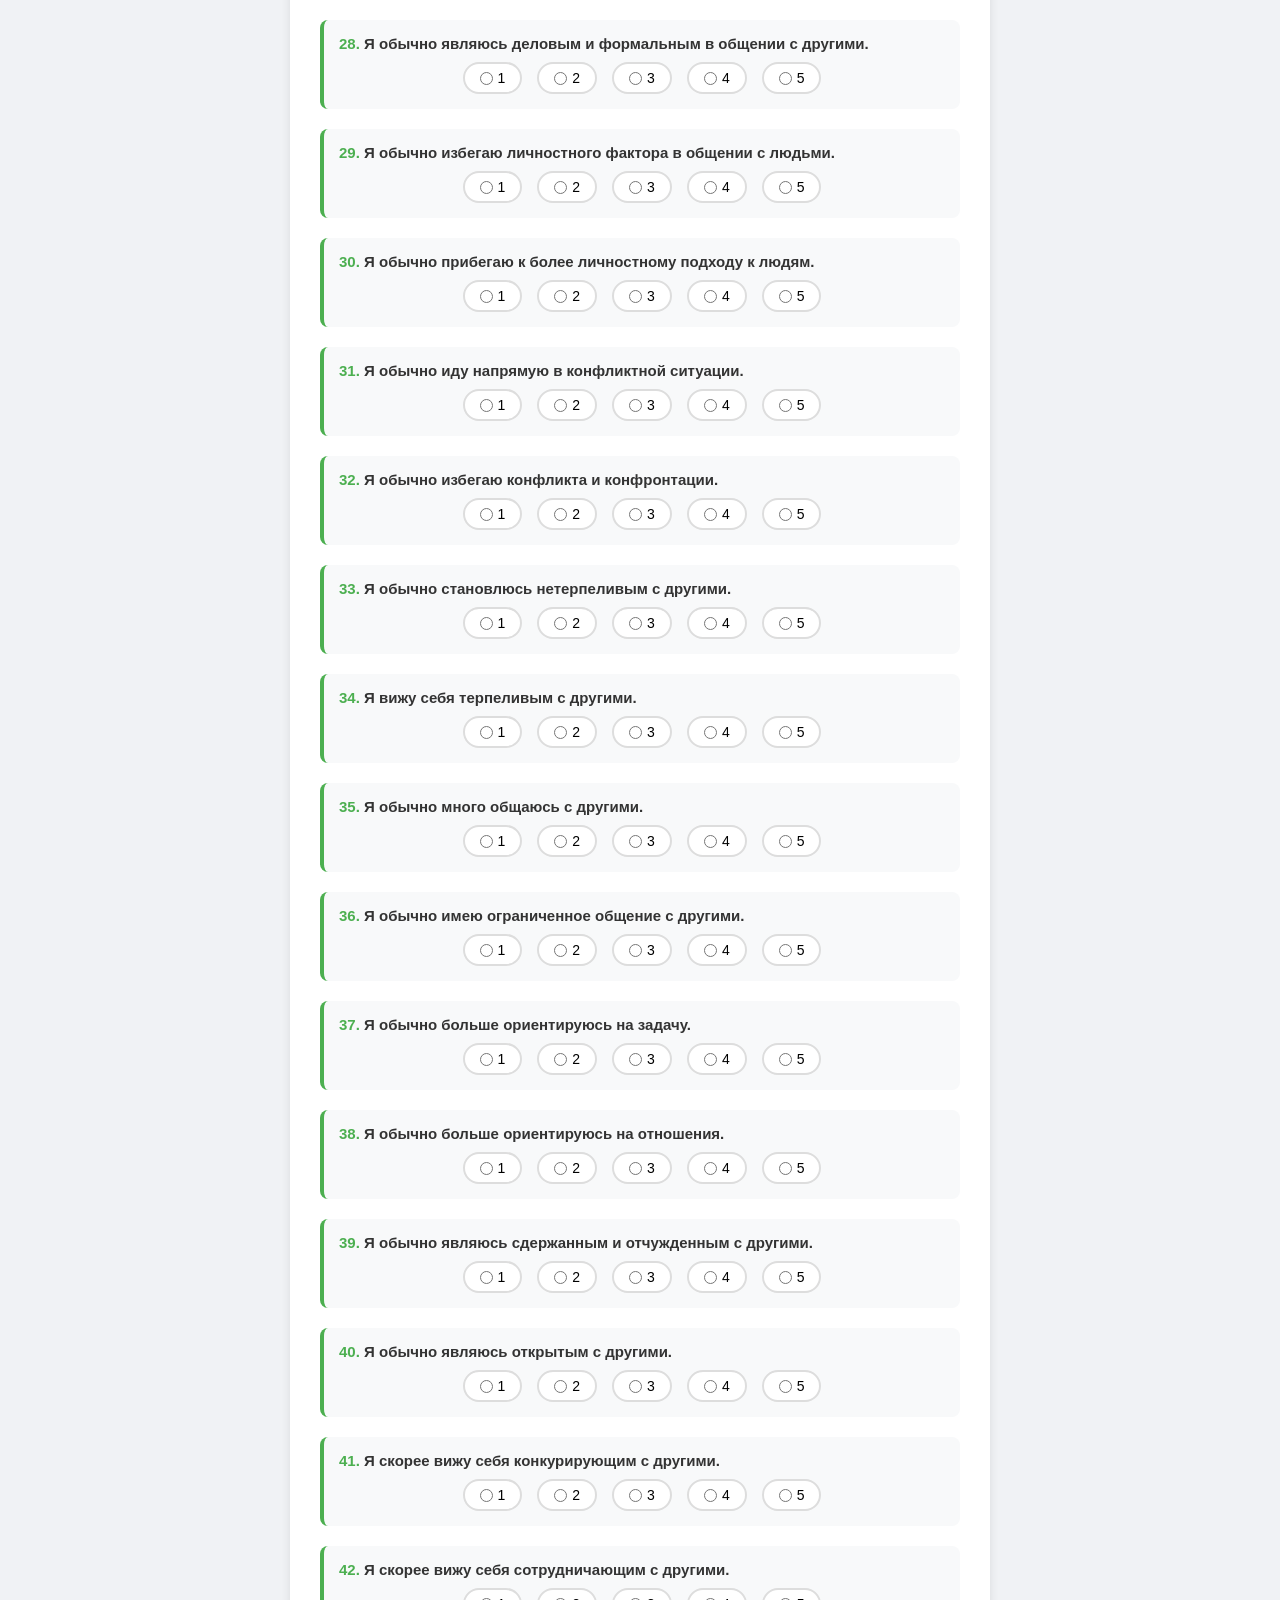
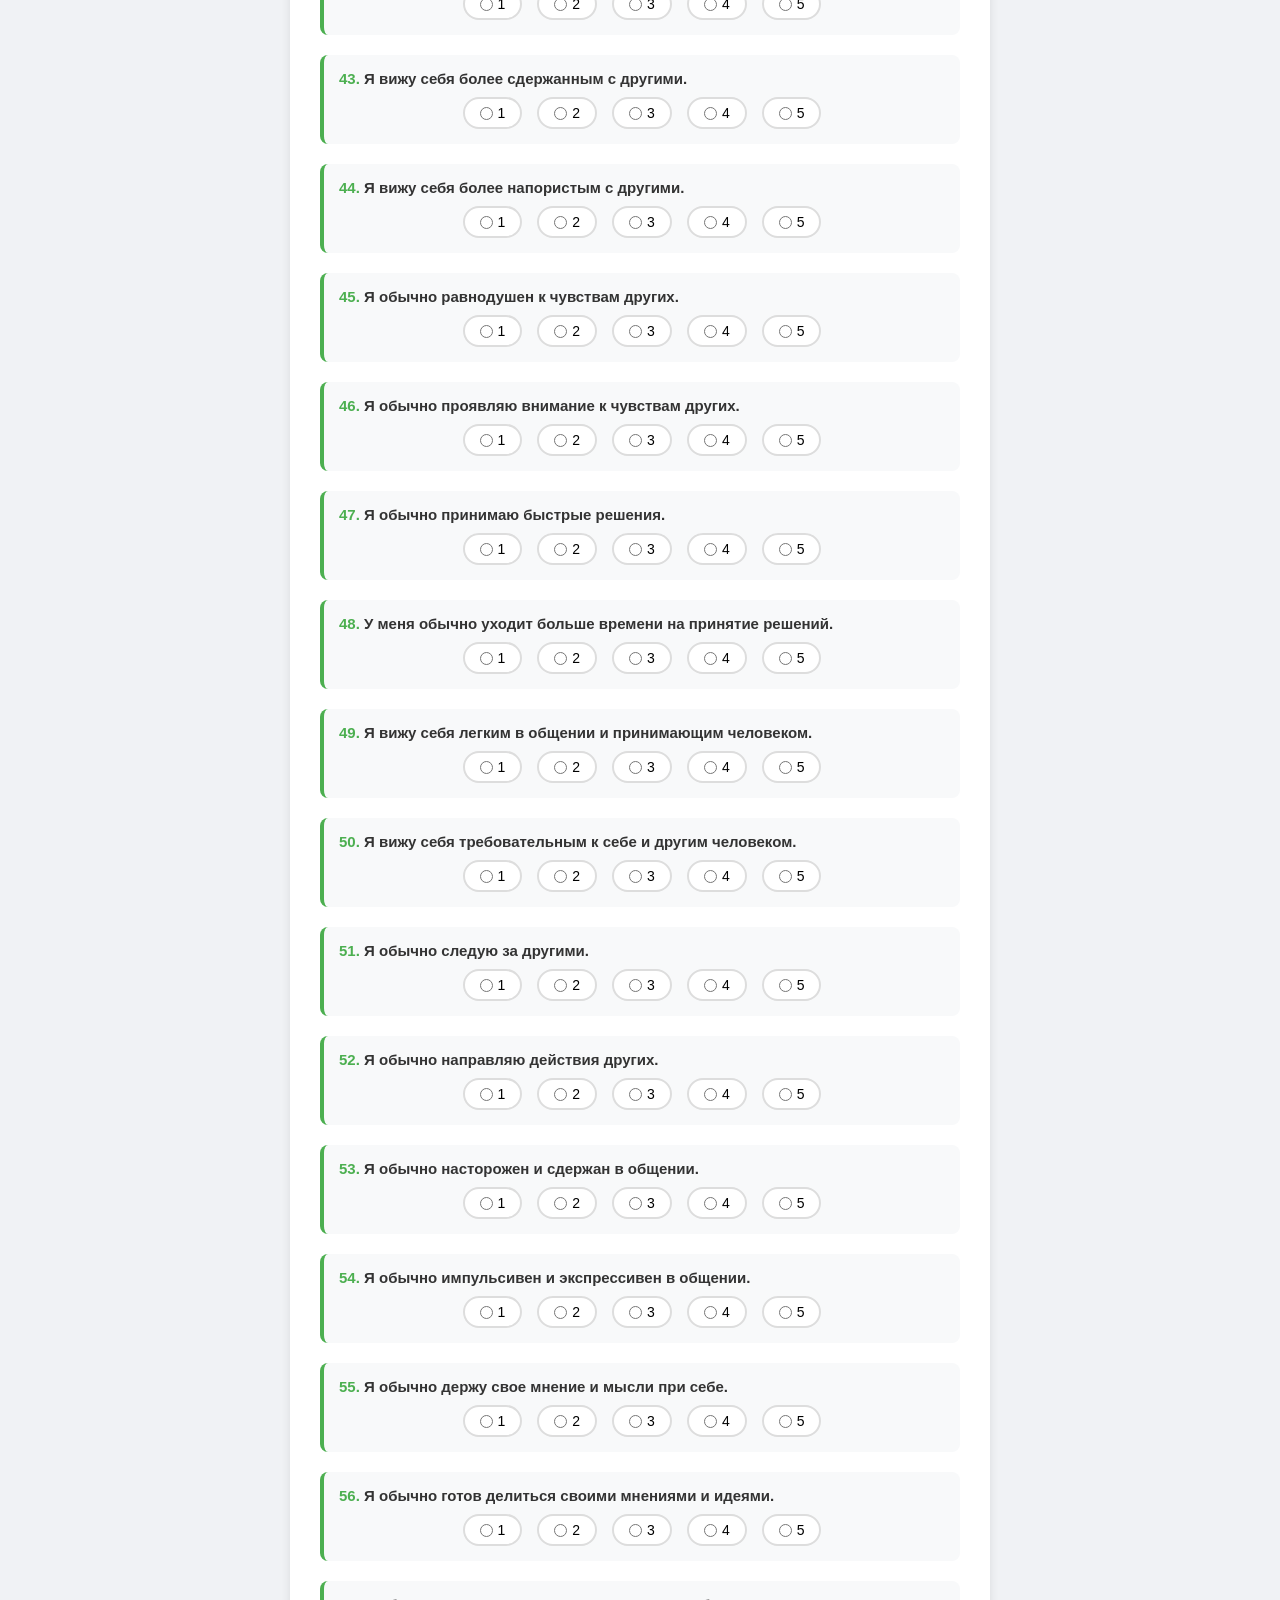
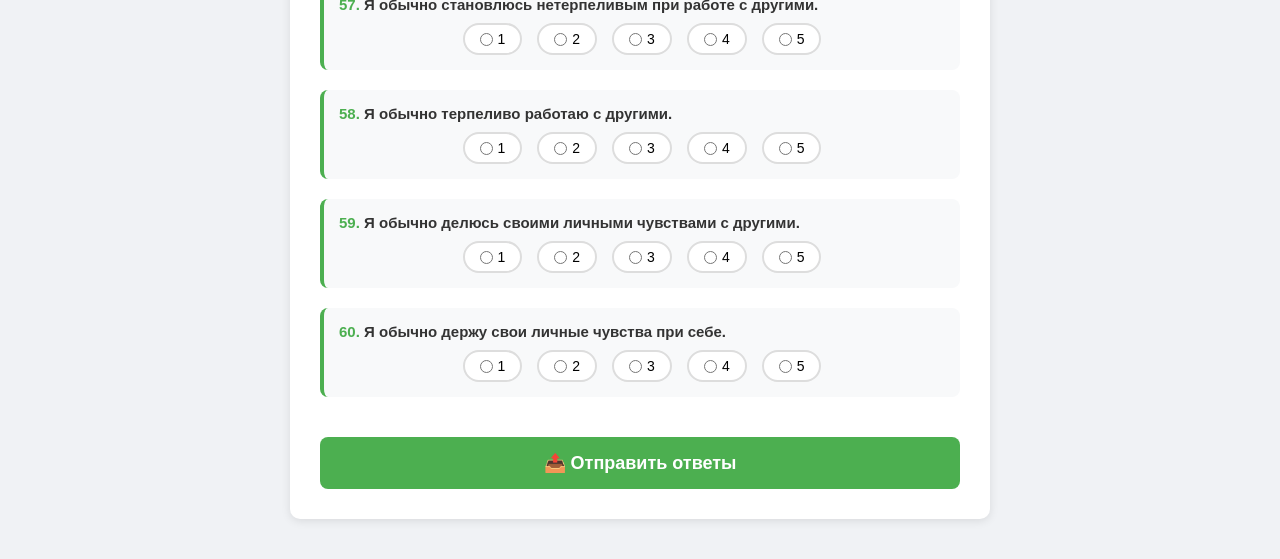
==== commit 263a8de6: "Update index.html" ====
--- a/index.html
+++ b/index.html
@@ -3,236 +3,406 @@
 <head>
     <meta charset="UTF-8">
     <meta name="viewport" content="width=device-width, initial-scale=1.0">
-    <title>Отправка данных в Google Таблицу</title>
+    <title>Тест личности (30 вопросов)</title>
     <style>
-        * {
-            margin: 0;
-            padding: 0;
-            box-sizing: border-box;
-        }
-        
         body {
             font-family: Arial, sans-serif;
-            background: linear-gradient(135deg, #667eea 0%, #764ba2 100%);
-            min-height: 100vh;
-            display: flex;
-            justify-content: center;
-            align-items: center;
-        }
-        
+            max-width: 700px;
+            margin: 20px auto;
+            padding: 20px;
+            background: #f0f2f5;
+        }
         .container {
             background: white;
-            padding: 40px;
+            padding: 30px;
             border-radius: 10px;
-            box-shadow: 0 10px 30px rgba(0,0,0,0.3);
-            width: 90%;
-            max-width: 500px;
-        }
-        
+            box-shadow: 0 2px 10px rgba(0,0,0,0.1);
+        }
         h1 {
             text-align: center;
             color: #333;
+            margin-bottom: 10px;
+        }
+        .subtitle {
+            text-align: center;
+            color: #666;
             margin-bottom: 30px;
-        }
-        
-        .form-group {
+            font-size: 14px;
+        }
+        .question {
             margin-bottom: 20px;
-        }
-        
-        label {
-            display: block;
-            margin-bottom: 5px;
-            color: #555;
+            padding: 15px;
+            background: #f8f9fa;
+            border-radius: 8px;
+            border-left: 4px solid #4CAF50;
+        }
+        .question p {
+            margin: 0 0 10px 0;
             font-weight: bold;
-        }
-        
-        input {
-            width: 100%;
-            padding: 12px;
+            color: #333;
+            font-size: 15px;
+        }
+        .question .qnum {
+            color: #4CAF50;
+            font-weight: bold;
+        }
+        .options {
+            display: flex;
+            gap: 15px;
+            flex-wrap: wrap;
+            justify-content: center;
+        }
+        .options label {
+            display: flex;
+            align-items: center;
+            gap: 5px;
+            padding: 6px 15px;
+            background: white;
             border: 2px solid #ddd;
-            border-radius: 5px;
-            font-size: 16px;
-            transition: border-color 0.3s;
-        }
-        
-        input:focus {
-            outline: none;
-            border-color: #667eea;
-        }
-        
+            border-radius: 20px;
+            cursor: pointer;
+            transition: all 0.3s;
+            font-size: 14px;
+        }
+        .options label:hover {
+            border-color: #4CAF50;
+            background: #e8f5e9;
+        }
+        .options label.selected {
+            border-color: #4CAF50;
+            background: #c8e6c9;
+        }
+        .options input[type="radio"] {
+            margin: 0;
+            accent-color: #4CAF50;
+        }
         button {
             width: 100%;
-            padding: 14px;
-            background: linear-gradient(135deg, #667eea 0%, #764ba2 100%);
+            padding: 15px;
+            background: #4CAF50;
             color: white;
             border: none;
-            border-radius: 5px;
+            border-radius: 8px;
             font-size: 18px;
             font-weight: bold;
             cursor: pointer;
-            transition: transform 0.2s, box-shadow 0.2s;
-        }
-        
+            transition: background 0.3s;
+            margin-top: 20px;
+        }
         button:hover {
-            transform: translateY(-2px);
-            box-shadow: 0 5px 15px rgba(102, 126, 234, 0.4);
-        }
-        
-        button:active {
-            transform: translateY(0);
-        }
-        
+            background: #45a049;
+        }
         button:disabled {
-            opacity: 0.6;
+            background: #ccc;
             cursor: not-allowed;
         }
-        
         #result {
             margin-top: 20px;
-            padding: 15px;
-            border-radius: 5px;
+            padding: 20px;
+            border-radius: 8px;
+            text-align: center;
+            font-size: 20px;
+            font-weight: bold;
             display: none;
         }
-        
-        #result.success {
-            display: block;
+        .success {
             background: #d4edda;
             color: #155724;
             border: 1px solid #c3e6cb;
-        }
-        
-        #result.error {
-            display: block;
+            display: block !important;
+        }
+        .error {
             background: #f8d7da;
             color: #721c24;
             border: 1px solid #f5c6cb;
-        }
-        
+            display: block !important;
+        }
         .loading {
             text-align: center;
             margin-top: 20px;
             display: none;
         }
-        
         .loading.show {
             display: block;
         }
-        
         .spinner {
             border: 4px solid #f3f3f3;
-            border-top: 4px solid #667eea;
+            border-top: 4px solid #4CAF50;
             border-radius: 50%;
             width: 40px;
             height: 40px;
             animation: spin 1s linear infinite;
             margin: 0 auto;
         }
-        
         @keyframes spin {
             0% { transform: rotate(0deg); }
             100% { transform: rotate(360deg); }
+        }
+        .progress {
+            text-align: center;
+            margin-bottom: 20px;
+            padding: 10px;
+            background: #e3f2fd;
+            border-radius: 8px;
+            color: #1565c0;
+            font-weight: bold;
+        }
+        .scores-result {
+            margin-top: 10px;
+            font-size: 14px;
+            font-weight: normal;
+            color: #555;
+        }
+        .scores-result span {
+            display: inline-block;
+            margin: 0 8px;
+            padding: 2px 10px;
+            border-radius: 12px;
+            background: #e8e8e8;
         }
     </style>
 </head>
 <body>
     <div class="container">
-        <h1>📊 Отправка данных</h1>
+        <h1>📊 Тест личности</h1>
+        <div class="subtitle">Ответьте на 30 вопросов, выбрав один из вариантов</div>
         
-        <form id="dataForm">
-            <div class="form-group">
-                <label for="name">Имя:</label>
-                <input type="text" id="name" placeholder="Введите имя" required>
-            </div>
-            
-            <div class="form-group">
-                <label for="O">O (экстраверсия):</label>
-                <input type="number" id="O" placeholder="0-100" min="0" max="100" required>
-            </div>
-            
-            <div class="form-group">
-                <label for="P">P (интуиция):</label>
-                <input type="number" id="P" placeholder="0-100" min="0" max="100" required>
-            </div>
-            
-            <div class="form-group">
-                <label for="R">R (рациональность):</label>
-                <input type="number" id="R" placeholder="0-100" min="0" max="100" required>
-            </div>
-            
-            <div class="form-group">
-                <label for="E">E (эмоциональность):</label>
-                <input type="number" id="E" placeholder="0-100" min="0" max="100" required>
-            </div>
-            
-            <button type="submit" id="submitBtn">Отправить</button>
+        <div class="progress" id="progress">Отвечено 0 из 30 вопросов</div>
+        
+        <form id="testForm">
+            <div id="questions"></div>
+            <button type="submit" id="submitBtn">📤 Отправить ответы</button>
         </form>
         
         <div class="loading" id="loading">
             <div class="spinner"></div>
-            <p style="margin-top: 10px; color: #555;">Отправка данных...</p>
+            <p>Обработка данных...</p>
         </div>
         
         <div id="result"></div>
     </div>
 
     <script>
-        // ⚠️ ВАЖНО: Замените URL на ваш реальный URL веб-приложения
+        // ⚠️ ВСТАВЬТЕ ВАШ URL СЮДА!
         const SCRIPT_URL = 'https://script.google.com/macros/s/AKfycbxWH8tnzrxmJXck6p2-RZuoRQd1YqiI7wQ9y-tiz_5bpgWVeno2nvmQ4tWhPJwAaBSw9A/exec';
         
-        document.getElementById('dataForm').addEventListener('submit', async function(e) {
+        // ВАШИ 30 ВОПРОСОВ (в точности как вы дали)
+        const questions = [
+            { text: "Я обычно говорю людям то, что у меня на уме.", scale: "O" },
+            { text: "Я обычно держу мнение при себе.", scale: "P" },
+            { text: "Я вижу себя хладнокровным и сдержанным с другими.", scale: "P" },
+            { text: "Я вижу себя теплым и дружелюбным с другими.", scale: "O" },
+            { text: "Я обычно показываю свои эмоции другим.", scale: "O" },
+            { text: "Я обычно сдерживаю свои эмоции внутри себя.", scale: "P" },
+            { text: "Я вижу себя спешащим человеком.", scale: "R" },
+            { text: "Я вижу себя неторопливым человеком.", scale: "E" },
+            { text: "Я вижу себя человеком, готовым рисковать в большинстве ситуаций.", scale: "E" },
+            { text: "Я вижу себя человеком, который избегает или минимизирует риск в большинстве ситуаций.", scale: "R" },
+            { text: "Я вижу себя настроенным на игру и любящим веселье человеком.", scale: "E" },
+            { text: "Я вижу себя серьезным и вдумчивым человеком.", scale: "R" },
+            { text: "Я обычно жду, пока другие начнут общение со мной.", scale: "P" },
+            { text: "Я обычно начинаю общение.", scale: "O" },
+            { text: "Я обычно рассуждаю на основе мнений.", scale: "E" },
+            { text: "Я обычно рассуждаю на основе фактов.", scale: "R" },
+            { text: "Я обычно люблю работать с другими.", scale: "O" },
+            { text: "Я обычно люблю работать один.", scale: "P" },
+            { text: "Я обычно беру на себя ответственность за ситуацию.", scale: "R" },
+            { text: "Я обычно остаюсь в тени.", scale: "E" },
+            { text: "Я вижу себя активным и прямым человеком.", scale: "O" },
+            { text: "Я вижу себя тихим и умеренным человеком.", scale: "P" },
+            { text: "Я обычно фокусирую внимание на итогах и результатах.", scale: "R" },
+            { text: "Я обычно фокусирую внимание на процессе или методе.", scale: "E" },
+            { text: "Меня обычно интересует, что чувствуют люди.", scale: "E" },
+            { text: "Меня обычно больше интересует, что думают люди.", scale: "R" },
+            { text: "Я обычно являюсь непринужденным и неформальным в общении с другими.", scale: "E" },
+            { text: "Я обычно являюсь деловым и формальным в общении с другими.", scale: "R" },
+            { text: "Я обычно избегаю личностного фактора в общении с людьми.", scale: "R" },
+            { text: "Я обычно прибегаю к более личностному подходу к людям.", scale: "E" },
+            { text: "Я обычно иду напрямую в конфликтной ситуации.", scale: "R" },
+            { text: "Я обычно избегаю конфликта и конфронтации.", scale: "E" },
+            { text: "Я обычно становлюсь нетерпеливым с другими.", scale: "O" },
+            { text: "Я вижу себя терпеливым с другими.", scale: "P" },
+            { text: "Я обычно много общаюсь с другими.", scale: "O" },
+            { text: "Я обычно имею ограниченное общение с другими.", scale: "P" },
+            { text: "Я обычно больше ориентируюсь на задачу.", scale: "R" },
+            { text: "Я обычно больше ориентируюсь на отношения.", scale: "E" },
+            { text: "Я обычно являюсь сдержанным и отчужденным с другими.", scale: "P" },
+            { text: "Я обычно являюсь открытым с другими.", scale: "O" },
+            { text: "Я скорее вижу себя конкурирующим с другими.", scale: "R" },
+            { text: "Я скорее вижу себя сотрудничающим с другими.", scale: "E" },
+            { text: "Я вижу себя более сдержанным с другими.", scale: "P" },
+            { text: "Я вижу себя более напористым с другими.", scale: "O" },
+            { text: "Я обычно равнодушен к чувствам других.", scale: "R" },
+            { text: "Я обычно проявляю внимание к чувствам других.", scale: "E" },
+            { text: "Я обычно принимаю быстрые решения.", scale: "R" },
+            { text: "У меня обычно уходит больше времени на принятие решений.", scale: "E" },
+            { text: "Я вижу себя легким в общении и принимающим человеком.", scale: "E" },
+            { text: "Я вижу себя требовательным к себе и другим человеком.", scale: "R" },
+            { text: "Я обычно следую за другими.", scale: "P" },
+            { text: "Я обычно направляю действия других.", scale: "O" },
+            { text: "Я обычно насторожен и сдержан в общении.", scale: "P" },
+            { text: "Я обычно импульсивен и экспрессивен в общении.", scale: "O" },
+            { text: "Я обычно держу свое мнение и мысли при себе.", scale: "P" },
+            { text: "Я обычно готов делиться своими мнениями и идеями.", scale: "O" },
+            { text: "Я обычно становлюсь нетерпеливым при работе с другими.", scale: "O" },
+            { text: "Я обычно терпеливо работаю с другими.", scale: "P" },
+            { text: "Я обычно делюсь своими личными чувствами с другими.", scale: "O" },
+            { text: "Я обычно держу свои личные чувства при себе.", scale: "P" }
+        ];
+
+        // Генерируем вопросы
+        function renderQuestions() {
+            const container = document.getElementById('questions');
+            questions.forEach((q, index) => {
+                const div = document.createElement('div');
+                div.className = 'question';
+                div.innerHTML = `
+                    <p><span class="qnum">${index + 1}.</span> ${q.text}</p>
+                    <div class="options">
+                        <label>
+                            <input type="radio" name="q${index}" value="1" required> 1
+                        </label>
+                        <label>
+                            <input type="radio" name="q${index}" value="2"> 2
+                        </label>
+                        <label>
+                            <input type="radio" name="q${index}" value="3"> 3
+                        </label>
+                        <label>
+                            <input type="radio" name="q${index}" value="4"> 4
+                        </label>
+                        <label>
+                            <input type="radio" name="q${index}" value="5"> 5
+                        </label>
+                    </div>
+                `;
+                container.appendChild(div);
+            });
+        }
+
+        renderQuestions();
+
+        // Подсветка выбранного варианта
+        document.addEventListener('change', function(e) {
+            if (e.target.type === 'radio') {
+                const labels = e.target.closest('.options').querySelectorAll('label');
+                labels.forEach(label => label.classList.remove('selected'));
+                e.target.closest('label').classList.add('selected');
+                updateProgress();
+            }
+        });
+
+        // Отслеживаем прогресс
+        function updateProgress() {
+            const total = questions.length;
+            let answered = 0;
+            for (let i = 0; i < total; i++) {
+                const checked = document.querySelector(`input[name="q${i}"]:checked`);
+                if (checked) answered++;
+            }
+            document.getElementById('progress').textContent = `Отвечено ${answered} из ${total} вопросов`;
+            
+            // Меняем цвет прогресса
+            const progress = document.getElementById('progress');
+            if (answered === total) {
+                progress.style.background = '#c8e6c9';
+                progress.style.color = '#2e7d32';
+            } else {
+                progress.style.background = '#e3f2fd';
+                progress.style.color = '#1565c0';
+            }
+        }
+
+        updateProgress();
+
+        // Отправка формы
+        document.getElementById('testForm').addEventListener('submit', async function(e) {
             e.preventDefault();
             
-            // Показываем загрузку
+            const total = questions.length;
+            let answered = 0;
+            for (let i = 0; i < total; i++) {
+                const checked = document.querySelector(`input[name="q${i}"]:checked`);
+                if (checked) answered++;
+            }
+            
+            if (answered < total) {
+                alert(`⚠️ Пожалуйста, ответьте на все ${total} вопросов! Отвечено: ${answered}`);
+                return;
+            }
+            
             document.getElementById('loading').classList.add('show');
             document.getElementById('submitBtn').disabled = true;
+            document.getElementById('result').className = '';
             document.getElementById('result').style.display = 'none';
             
-            // Собираем данные
+            // Собираем данные по шкалам
+            const scores = { O: 0, P: 0, R: 0, E: 0 };
+            const counts = { O: 0, P: 0, R: 0, E: 0 };
+            
+            for (let i = 0; i < total; i++) {
+                const checked = document.querySelector(`input[name="q${i}"]:checked`);
+                if (checked) {
+                    const scale = questions[i].scale;
+                    scores[scale] += parseInt(checked.value);
+                    counts[scale]++;
+                }
+            }
+            
+            // Усредняем значения (приводим к шкале 0-100)
             const data = {
-                name: document.getElementById('name').value,
-                O: parseFloat(document.getElementById('O').value),
-                P: parseFloat(document.getElementById('P').value),
-                R: parseFloat(document.getElementById('R').value),
-                E: parseFloat(document.getElementById('E').value),
+                name: "Участник теста",
+                O: Math.round((scores.O / counts.O) * 20),
+                P: Math.round((scores.P / counts.P) * 20),
+                R: Math.round((scores.R / counts.R) * 20),
+                E: Math.round((scores.E / counts.E) * 20),
                 timestamp: new Date().toLocaleString()
             };
             
             console.log('Отправляем данные:', data);
             
             try {
-                // Отправляем POST-запрос
                 const response = await fetch(SCRIPT_URL, {
                     method: 'POST',
-                    mode: 'no-cors', // Важно для Google Apps Script
+                    mode: 'cors',
                     headers: {
                         'Content-Type': 'application/json',
                     },
                     body: JSON.stringify(data)
                 });
                 
-                // Так как mode: 'no-cors', мы не можем прочитать ответ
-                // Поэтому просто показываем успех
-                showResult('✅ Данные успешно отправлены!', 'success');
+                const result = await response.json();
+                console.log('Ответ:', result);
                 
-                // Очищаем форму
-                document.getElementById('dataForm').reset();
-                
+                const resultDiv = document.getElementById('result');
+                if (result.error) {
+                    resultDiv.textContent = '❌ Ошибка: ' + result.error;
+                    resultDiv.className = 'error';
+                } else {
+                    resultDiv.innerHTML = `
+                        ✅ Ваш тип личности: <strong>${result.type}</strong>
+                        <div class="scores-result">
+                            <span style="background:#f4cccc;">O: ${data.O}%</span>
+                            <span style="background:#ffe599;">P: ${data.P}%</span>
+                            <span style="background:#b6d7a8;">R: ${data.R}%</span>
+                            <span style="background:#a4c2f4;">E: ${data.E}%</span>
+                        </div>
+                    `;
+                    resultDiv.className = 'success';
+                    document.getElementById('testForm').reset();
+                    document.querySelectorAll('.options label').forEach(l => l.classList.remove('selected'));
+                    updateProgress();
+                }
             } catch (error) {
                 console.error('Ошибка:', error);
-                showResult('❌ Ошибка при отправке: ' + error.message, 'error');
+                const resultDiv = document.getElementById('result');
+                resultDiv.textContent = '❌ Ошибка при отправке: ' + error.message;
+                resultDiv.className = 'error';
             } finally {
-                // Скрываем загрузку
                 document.getElementById('loading').classList.remove('show');
                 document.getElementById('submitBtn').disabled = false;
             }
         });
-        
-        function showResult(message, type) {
-            const resultDiv = document.getElementById('result');
-            resultDiv.textContent = message;
-            resultDiv.className = type;
-            resultDiv.style.display = 'block';
-        }
     </script>
 </body>
 </html>
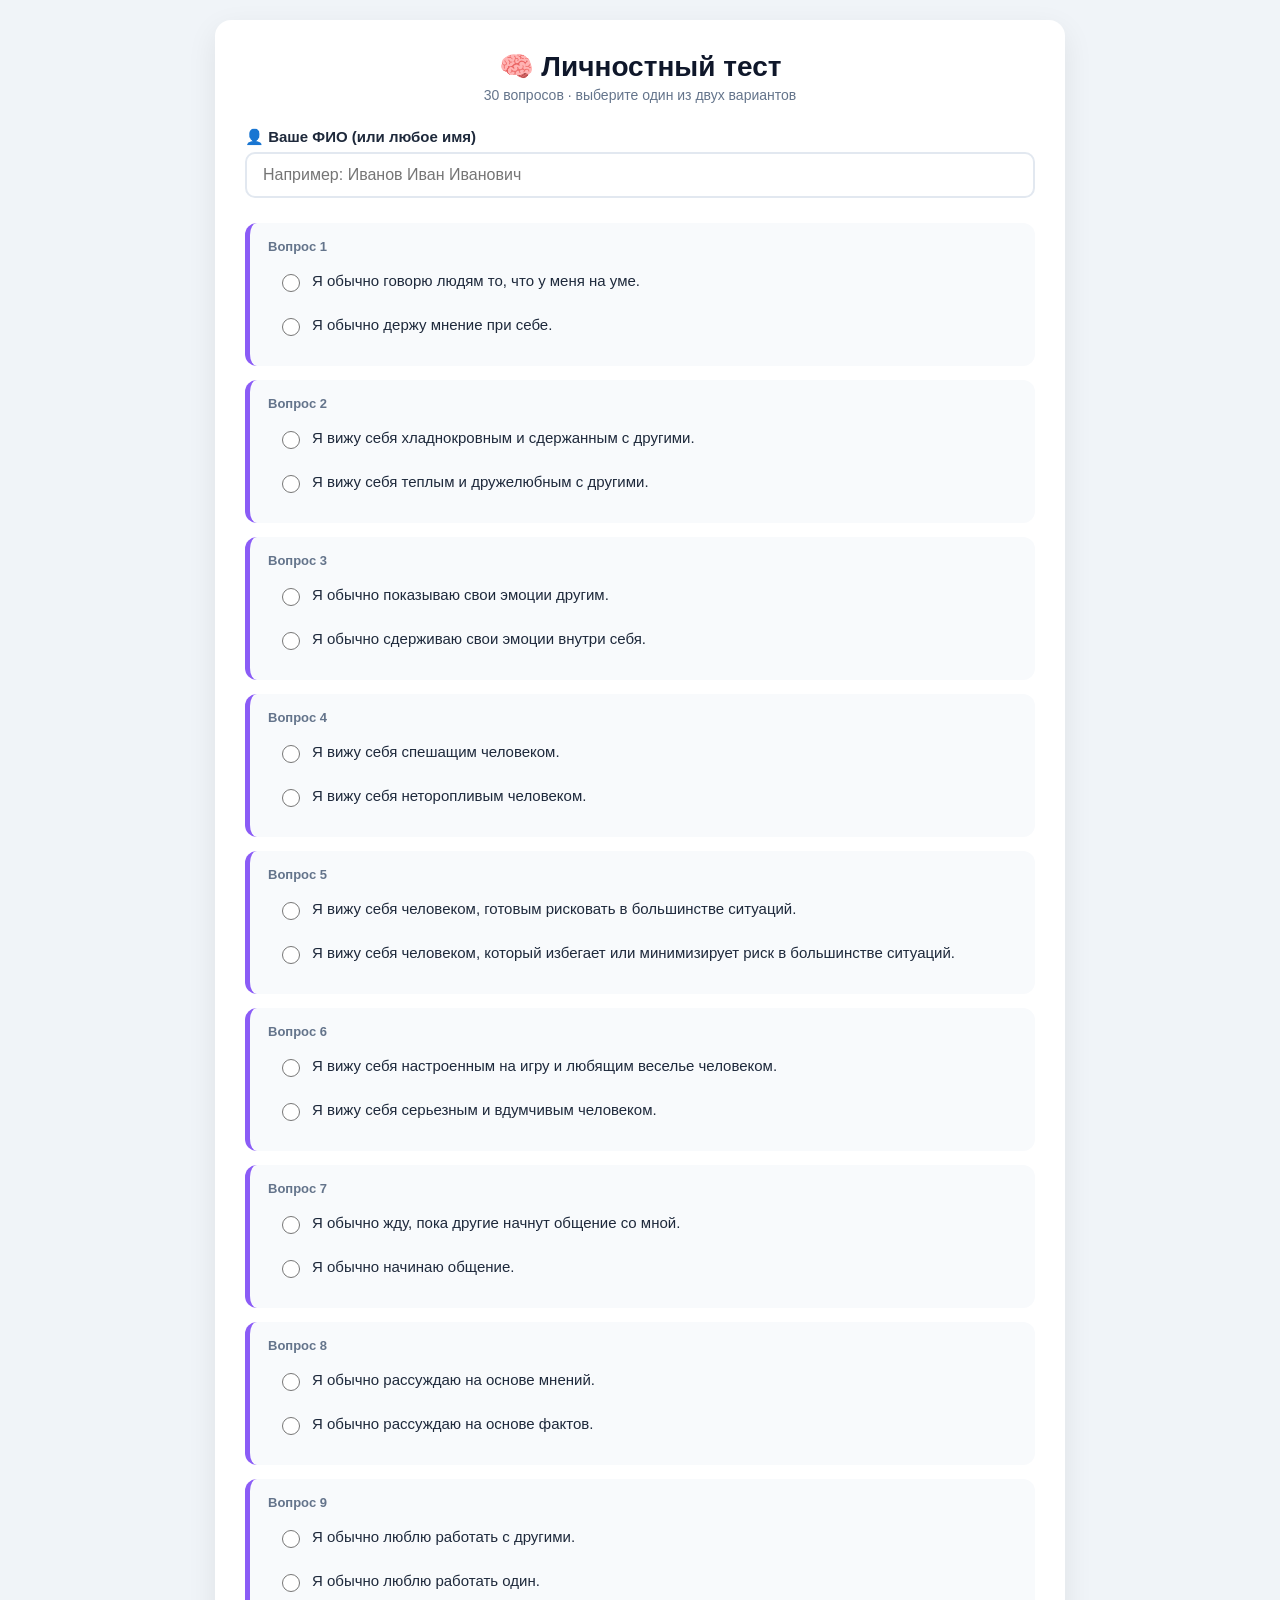
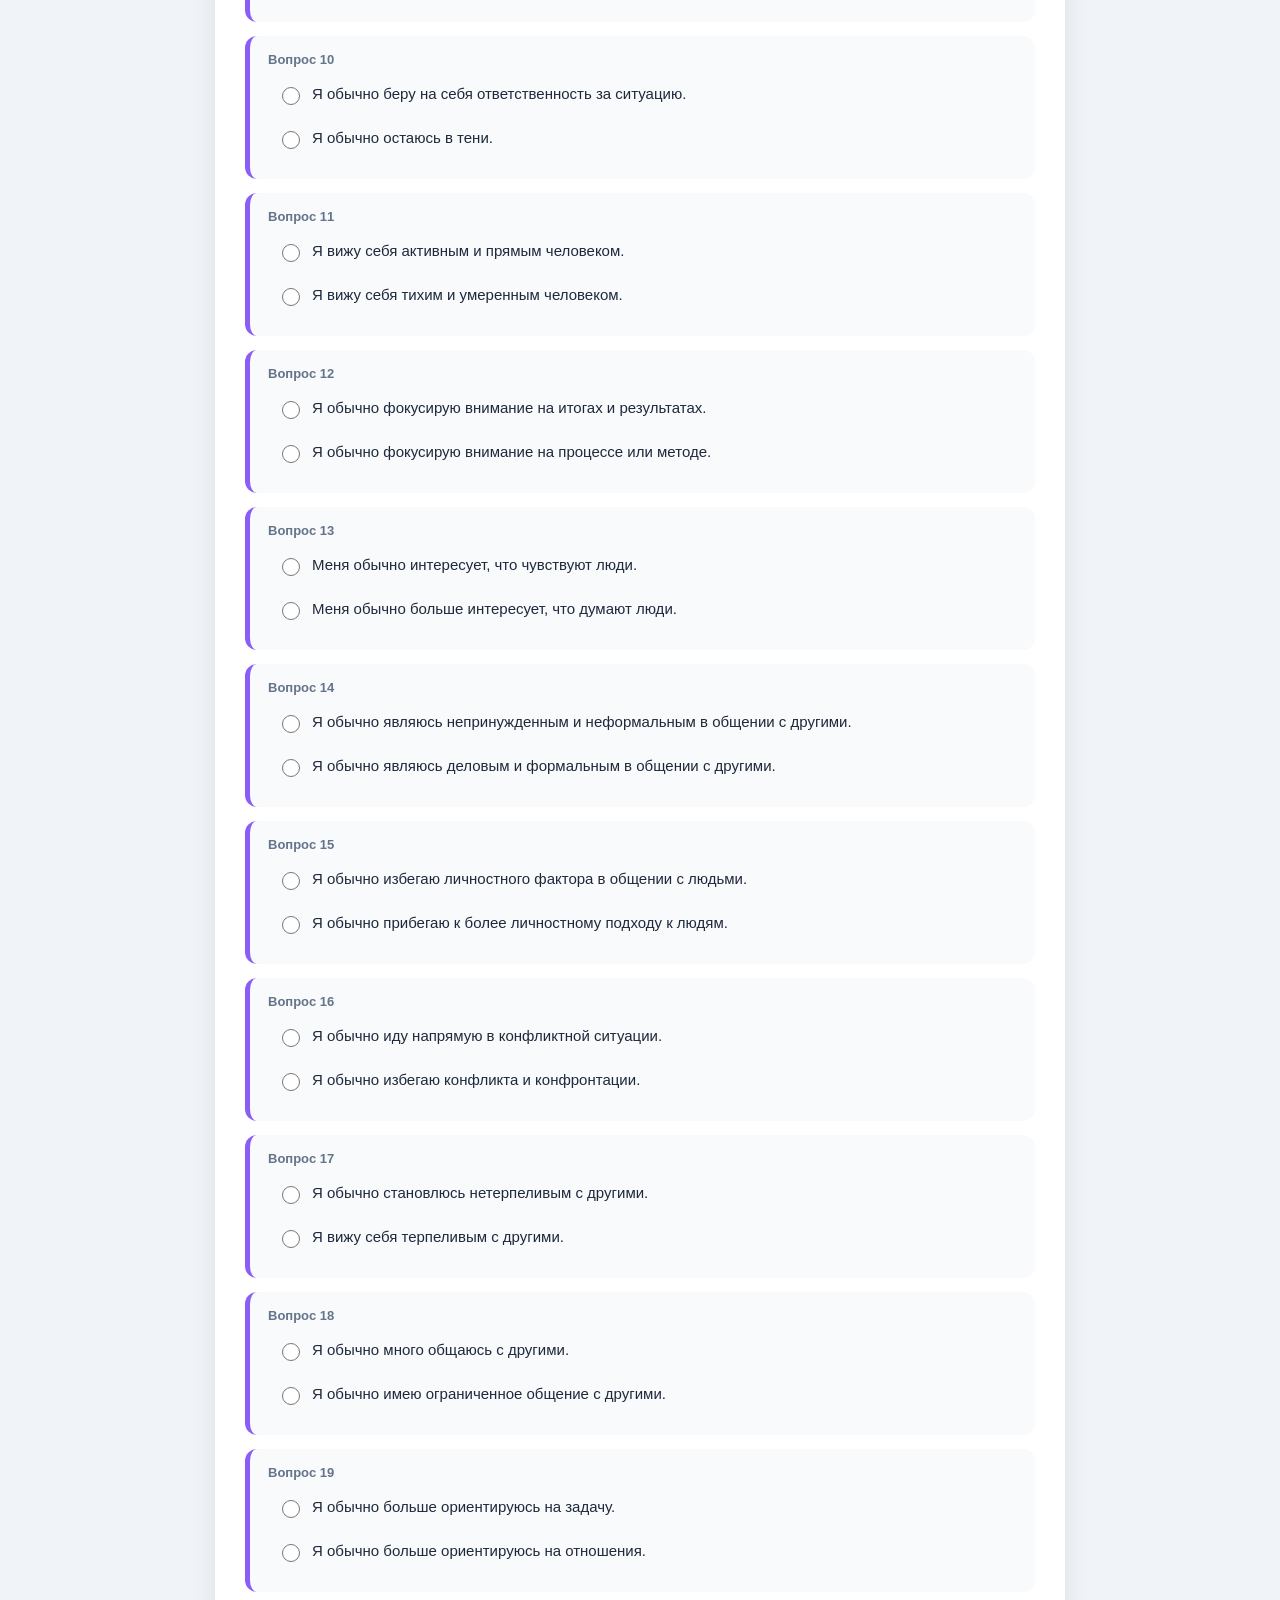
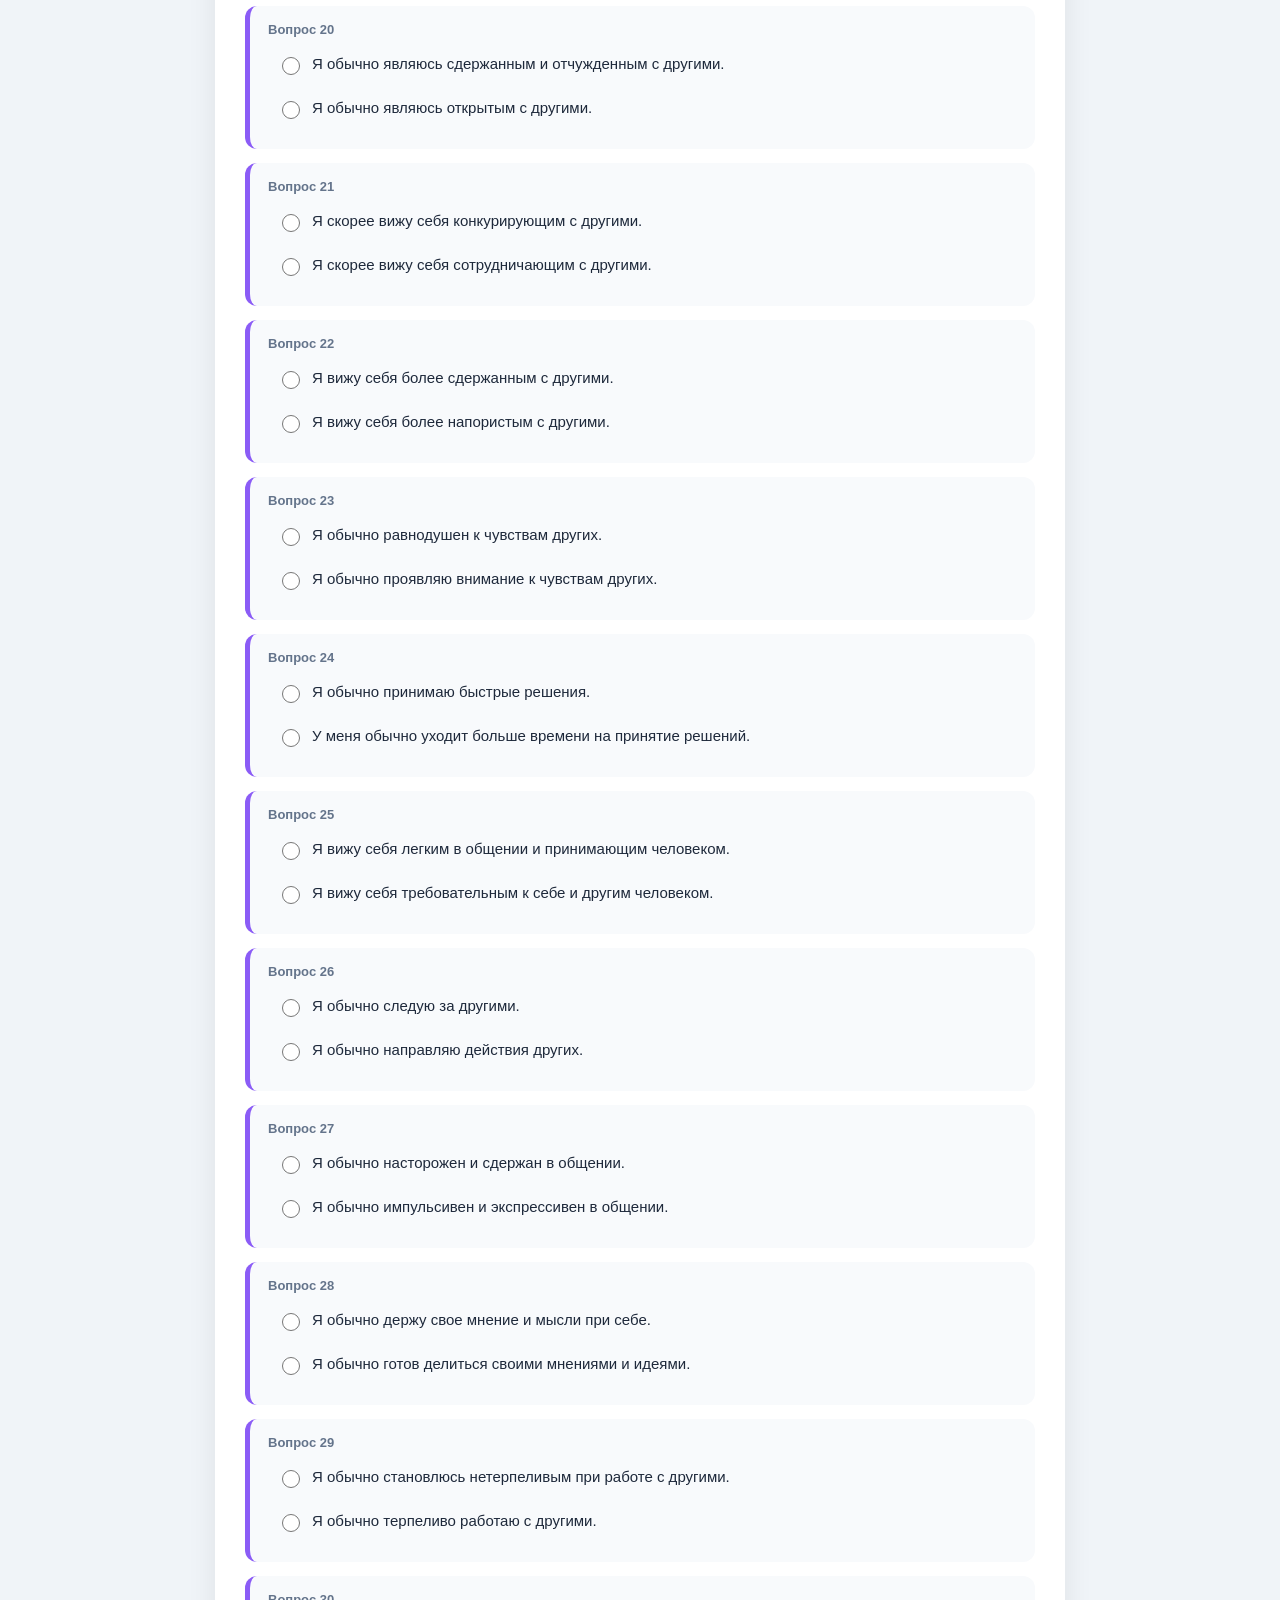
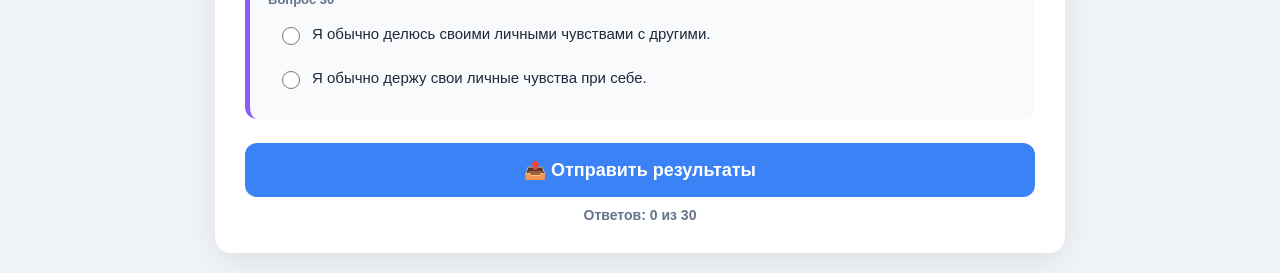
==== commit 9c258b8c: "Update index.html" ====
--- a/index.html
+++ b/index.html
@@ -3,406 +3,201 @@
 <head>
     <meta charset="UTF-8">
     <meta name="viewport" content="width=device-width, initial-scale=1.0">
-    <title>Тест личности (30 вопросов)</title>
+    <title>Тест О/П и Р/Э (30 вопросов)</title>
     <style>
-        body {
-            font-family: Arial, sans-serif;
-            max-width: 700px;
-            margin: 20px auto;
-            padding: 20px;
-            background: #f0f2f5;
-        }
-        .container {
-            background: white;
-            padding: 30px;
-            border-radius: 10px;
-            box-shadow: 0 2px 10px rgba(0,0,0,0.1);
-        }
-        h1 {
-            text-align: center;
-            color: #333;
-            margin-bottom: 10px;
-        }
-        .subtitle {
-            text-align: center;
-            color: #666;
-            margin-bottom: 30px;
-            font-size: 14px;
-        }
-        .question {
-            margin-bottom: 20px;
-            padding: 15px;
-            background: #f8f9fa;
-            border-radius: 8px;
-            border-left: 4px solid #4CAF50;
-        }
-        .question p {
-            margin: 0 0 10px 0;
-            font-weight: bold;
-            color: #333;
-            font-size: 15px;
-        }
-        .question .qnum {
-            color: #4CAF50;
-            font-weight: bold;
-        }
-        .options {
-            display: flex;
-            gap: 15px;
-            flex-wrap: wrap;
-            justify-content: center;
-        }
-        .options label {
-            display: flex;
-            align-items: center;
-            gap: 5px;
-            padding: 6px 15px;
-            background: white;
-            border: 2px solid #ddd;
-            border-radius: 20px;
-            cursor: pointer;
-            transition: all 0.3s;
-            font-size: 14px;
-        }
-        .options label:hover {
-            border-color: #4CAF50;
-            background: #e8f5e9;
-        }
-        .options label.selected {
-            border-color: #4CAF50;
-            background: #c8e6c9;
-        }
-        .options input[type="radio"] {
-            margin: 0;
-            accent-color: #4CAF50;
-        }
-        button {
-            width: 100%;
-            padding: 15px;
-            background: #4CAF50;
-            color: white;
-            border: none;
-            border-radius: 8px;
-            font-size: 18px;
-            font-weight: bold;
-            cursor: pointer;
-            transition: background 0.3s;
-            margin-top: 20px;
-        }
-        button:hover {
-            background: #45a049;
-        }
-        button:disabled {
-            background: #ccc;
-            cursor: not-allowed;
-        }
-        #result {
-            margin-top: 20px;
-            padding: 20px;
-            border-radius: 8px;
-            text-align: center;
-            font-size: 20px;
-            font-weight: bold;
-            display: none;
-        }
-        .success {
-            background: #d4edda;
-            color: #155724;
-            border: 1px solid #c3e6cb;
-            display: block !important;
-        }
-        .error {
-            background: #f8d7da;
-            color: #721c24;
-            border: 1px solid #f5c6cb;
-            display: block !important;
-        }
-        .loading {
-            text-align: center;
-            margin-top: 20px;
-            display: none;
-        }
-        .loading.show {
-            display: block;
-        }
-        .spinner {
-            border: 4px solid #f3f3f3;
-            border-top: 4px solid #4CAF50;
-            border-radius: 50%;
-            width: 40px;
-            height: 40px;
-            animation: spin 1s linear infinite;
-            margin: 0 auto;
-        }
-        @keyframes spin {
-            0% { transform: rotate(0deg); }
-            100% { transform: rotate(360deg); }
-        }
-        .progress {
-            text-align: center;
-            margin-bottom: 20px;
-            padding: 10px;
-            background: #e3f2fd;
-            border-radius: 8px;
-            color: #1565c0;
-            font-weight: bold;
-        }
-        .scores-result {
-            margin-top: 10px;
-            font-size: 14px;
-            font-weight: normal;
-            color: #555;
-        }
-        .scores-result span {
-            display: inline-block;
-            margin: 0 8px;
-            padding: 2px 10px;
-            border-radius: 12px;
-            background: #e8e8e8;
-        }
+        * { margin: 0; padding: 0; box-sizing: border-box; }
+        body { font-family: 'Segoe UI', Arial, sans-serif; background: #f0f4f8; padding: 20px; color: #1e293b; }
+        .container { max-width: 850px; margin: 0 auto; background: white; padding: 30px; border-radius: 16px; box-shadow: 0 10px 30px rgba(0,0,0,0.08); }
+        h1 { font-size: 28px; text-align: center; margin-bottom: 4px; color: #0f172a; }
+        .subtitle { text-align: center; color: #64748b; margin-bottom: 25px; font-size: 14px; }
+        .input-group { margin-bottom: 25px; }
+        .input-group label { font-weight: 600; display: block; margin-bottom: 6px; font-size: 15px; }
+        .input-group input { width: 100%; padding: 12px 16px; border: 2px solid #e2e8f0; border-radius: 10px; font-size: 16px; transition: 0.2s; }
+        .input-group input:focus { outline: none; border-color: #3b82f6; }
+        .question { background: #f8fafc; padding: 16px 18px; border-radius: 12px; margin-bottom: 14px; border-left: 5px solid #8b5cf6; }
+        .question .qnum { font-weight: 700; font-size: 13px; color: #64748b; margin-bottom: 8px; }
+        .question .option { display: flex; align-items: flex-start; gap: 12px; padding: 10px 14px; margin: 4px 0; border-radius: 8px; cursor: pointer; transition: 0.15s; }
+        .question .option:hover { background: #e2e8f0; }
+        .question .option input[type="radio"] { margin-top: 2px; width: 18px; height: 18px; accent-color: #3b82f6; cursor: pointer; flex-shrink: 0; }
+        .question .option .text { font-size: 15px; }
+        .btn-submit { width: 100%; padding: 16px; background: #3b82f6; color: white; border: none; border-radius: 12px; font-size: 18px; font-weight: 700; cursor: pointer; transition: 0.2s; margin-top: 10px; }
+        .btn-submit:hover { background: #2563eb; transform: scale(1.01); }
+        .btn-submit:disabled { opacity: 0.6; cursor: not-allowed; }
+        .status { margin-top: 20px; padding: 14px; border-radius: 10px; text-align: center; font-weight: 600; display: none; }
+        .status.success { display: block; background: #dcfce7; color: #166534; }
+        .status.error { display: block; background: #fee2e2; color: #991b1b; }
+        .progress { text-align: center; font-size: 14px; color: #64748b; margin-top: 10px; font-weight: 600; }
+        @media (max-width: 600px) { .container { padding: 16px; } .question .option { padding: 6px 8px; } }
     </style>
 </head>
 <body>
-    <div class="container">
-        <h1>📊 Тест личности</h1>
-        <div class="subtitle">Ответьте на 30 вопросов, выбрав один из вариантов</div>
-        
-        <div class="progress" id="progress">Отвечено 0 из 30 вопросов</div>
-        
-        <form id="testForm">
-            <div id="questions"></div>
-            <button type="submit" id="submitBtn">📤 Отправить ответы</button>
-        </form>
-        
-        <div class="loading" id="loading">
-            <div class="spinner"></div>
-            <p>Обработка данных...</p>
-        </div>
-        
-        <div id="result"></div>
+
+<div class="container">
+    <h1>🧠 Личностный тест</h1>
+    <p class="subtitle">30 вопросов · выберите один из двух вариантов</p>
+
+    <div class="input-group">
+        <label>👤 Ваше ФИО (или любое имя)</label>
+        <input type="text" id="userName" placeholder="Например: Иванов Иван Иванович" />
     </div>
 
-    <script>
-        // ⚠️ ВСТАВЬТЕ ВАШ URL СЮДА!
-        const SCRIPT_URL = 'https://script.google.com/macros/s/AKfycbxWH8tnzrxmJXck6p2-RZuoRQd1YqiI7wQ9y-tiz_5bpgWVeno2nvmQ4tWhPJwAaBSw9A/exec';
-        
-        // ВАШИ 30 ВОПРОСОВ (в точности как вы дали)
-        const questions = [
-            { text: "Я обычно говорю людям то, что у меня на уме.", scale: "O" },
-            { text: "Я обычно держу мнение при себе.", scale: "P" },
-            { text: "Я вижу себя хладнокровным и сдержанным с другими.", scale: "P" },
-            { text: "Я вижу себя теплым и дружелюбным с другими.", scale: "O" },
-            { text: "Я обычно показываю свои эмоции другим.", scale: "O" },
-            { text: "Я обычно сдерживаю свои эмоции внутри себя.", scale: "P" },
-            { text: "Я вижу себя спешащим человеком.", scale: "R" },
-            { text: "Я вижу себя неторопливым человеком.", scale: "E" },
-            { text: "Я вижу себя человеком, готовым рисковать в большинстве ситуаций.", scale: "E" },
-            { text: "Я вижу себя человеком, который избегает или минимизирует риск в большинстве ситуаций.", scale: "R" },
-            { text: "Я вижу себя настроенным на игру и любящим веселье человеком.", scale: "E" },
-            { text: "Я вижу себя серьезным и вдумчивым человеком.", scale: "R" },
-            { text: "Я обычно жду, пока другие начнут общение со мной.", scale: "P" },
-            { text: "Я обычно начинаю общение.", scale: "O" },
-            { text: "Я обычно рассуждаю на основе мнений.", scale: "E" },
-            { text: "Я обычно рассуждаю на основе фактов.", scale: "R" },
-            { text: "Я обычно люблю работать с другими.", scale: "O" },
-            { text: "Я обычно люблю работать один.", scale: "P" },
-            { text: "Я обычно беру на себя ответственность за ситуацию.", scale: "R" },
-            { text: "Я обычно остаюсь в тени.", scale: "E" },
-            { text: "Я вижу себя активным и прямым человеком.", scale: "O" },
-            { text: "Я вижу себя тихим и умеренным человеком.", scale: "P" },
-            { text: "Я обычно фокусирую внимание на итогах и результатах.", scale: "R" },
-            { text: "Я обычно фокусирую внимание на процессе или методе.", scale: "E" },
-            { text: "Меня обычно интересует, что чувствуют люди.", scale: "E" },
-            { text: "Меня обычно больше интересует, что думают люди.", scale: "R" },
-            { text: "Я обычно являюсь непринужденным и неформальным в общении с другими.", scale: "E" },
-            { text: "Я обычно являюсь деловым и формальным в общении с другими.", scale: "R" },
-            { text: "Я обычно избегаю личностного фактора в общении с людьми.", scale: "R" },
-            { text: "Я обычно прибегаю к более личностному подходу к людям.", scale: "E" },
-            { text: "Я обычно иду напрямую в конфликтной ситуации.", scale: "R" },
-            { text: "Я обычно избегаю конфликта и конфронтации.", scale: "E" },
-            { text: "Я обычно становлюсь нетерпеливым с другими.", scale: "O" },
-            { text: "Я вижу себя терпеливым с другими.", scale: "P" },
-            { text: "Я обычно много общаюсь с другими.", scale: "O" },
-            { text: "Я обычно имею ограниченное общение с другими.", scale: "P" },
-            { text: "Я обычно больше ориентируюсь на задачу.", scale: "R" },
-            { text: "Я обычно больше ориентируюсь на отношения.", scale: "E" },
-            { text: "Я обычно являюсь сдержанным и отчужденным с другими.", scale: "P" },
-            { text: "Я обычно являюсь открытым с другими.", scale: "O" },
-            { text: "Я скорее вижу себя конкурирующим с другими.", scale: "R" },
-            { text: "Я скорее вижу себя сотрудничающим с другими.", scale: "E" },
-            { text: "Я вижу себя более сдержанным с другими.", scale: "P" },
-            { text: "Я вижу себя более напористым с другими.", scale: "O" },
-            { text: "Я обычно равнодушен к чувствам других.", scale: "R" },
-            { text: "Я обычно проявляю внимание к чувствам других.", scale: "E" },
-            { text: "Я обычно принимаю быстрые решения.", scale: "R" },
-            { text: "У меня обычно уходит больше времени на принятие решений.", scale: "E" },
-            { text: "Я вижу себя легким в общении и принимающим человеком.", scale: "E" },
-            { text: "Я вижу себя требовательным к себе и другим человеком.", scale: "R" },
-            { text: "Я обычно следую за другими.", scale: "P" },
-            { text: "Я обычно направляю действия других.", scale: "O" },
-            { text: "Я обычно насторожен и сдержан в общении.", scale: "P" },
-            { text: "Я обычно импульсивен и экспрессивен в общении.", scale: "O" },
-            { text: "Я обычно держу свое мнение и мысли при себе.", scale: "P" },
-            { text: "Я обычно готов делиться своими мнениями и идеями.", scale: "O" },
-            { text: "Я обычно становлюсь нетерпеливым при работе с другими.", scale: "O" },
-            { text: "Я обычно терпеливо работаю с другими.", scale: "P" },
-            { text: "Я обычно делюсь своими личными чувствами с другими.", scale: "O" },
-            { text: "Я обычно держу свои личные чувства при себе.", scale: "P" }
-        ];
-
-        // Генерируем вопросы
-        function renderQuestions() {
-            const container = document.getElementById('questions');
-            questions.forEach((q, index) => {
-                const div = document.createElement('div');
-                div.className = 'question';
-                div.innerHTML = `
-                    <p><span class="qnum">${index + 1}.</span> ${q.text}</p>
-                    <div class="options">
-                        <label>
-                            <input type="radio" name="q${index}" value="1" required> 1
-                        </label>
-                        <label>
-                            <input type="radio" name="q${index}" value="2"> 2
-                        </label>
-                        <label>
-                            <input type="radio" name="q${index}" value="3"> 3
-                        </label>
-                        <label>
-                            <input type="radio" name="q${index}" value="4"> 4
-                        </label>
-                        <label>
-                            <input type="radio" name="q${index}" value="5"> 5
-                        </label>
-                    </div>
-                `;
-                container.appendChild(div);
+    <form id="testForm">
+        <div id="questionsContainer"></div>
+    </form>
+
+    <button class="btn-submit" id="submitBtn">📤 Отправить результаты</button>
+    <div class="progress" id="progressDisplay">Ответов: 0 из 30</div>
+    <div id="statusMessage" class="status"></div>
+</div>
+
+<script>
+    // ============================================================
+    // ТВОИ 30 ВОПРОСОВ
+    // ============================================================
+    const questions = [
+        { opt1: "Я обычно говорю людям то, что у меня на уме.", letter1: "О", opt2: "Я обычно держу мнение при себе.", letter2: "П" },
+        { opt1: "Я вижу себя хладнокровным и сдержанным с другими.", letter1: "П", opt2: "Я вижу себя теплым и дружелюбным с другими.", letter2: "О" },
+        { opt1: "Я обычно показываю свои эмоции другим.", letter1: "О", opt2: "Я обычно сдерживаю свои эмоции внутри себя.", letter2: "П" },
+        { opt1: "Я вижу себя спешащим человеком.", letter1: "Р", opt2: "Я вижу себя неторопливым человеком.", letter2: "Э" },
+        { opt1: "Я вижу себя человеком, готовым рисковать в большинстве ситуаций.", letter1: "Э", opt2: "Я вижу себя человеком, который избегает или минимизирует риск в большинстве ситуаций.", letter2: "Р" },
+        { opt1: "Я вижу себя настроенным на игру и любящим веселье человеком.", letter1: "Э", opt2: "Я вижу себя серьезным и вдумчивым человеком.", letter2: "Р" },
+        { opt1: "Я обычно жду, пока другие начнут общение со мной.", letter1: "П", opt2: "Я обычно начинаю общение.", letter2: "О" },
+        { opt1: "Я обычно рассуждаю на основе мнений.", letter1: "Э", opt2: "Я обычно рассуждаю на основе фактов.", letter2: "Р" },
+        { opt1: "Я обычно люблю работать с другими.", letter1: "О", opt2: "Я обычно люблю работать один.", letter2: "П" },
+        { opt1: "Я обычно беру на себя ответственность за ситуацию.", letter1: "Р", opt2: "Я обычно остаюсь в тени.", letter2: "Э" },
+        { opt1: "Я вижу себя активным и прямым человеком.", letter1: "О", opt2: "Я вижу себя тихим и умеренным человеком.", letter2: "П" },
+        { opt1: "Я обычно фокусирую внимание на итогах и результатах.", letter1: "Р", opt2: "Я обычно фокусирую внимание на процессе или методе.", letter2: "Э" },
+        { opt1: "Меня обычно интересует, что чувствуют люди.", letter1: "Э", opt2: "Меня обычно больше интересует, что думают люди.", letter2: "Р" },
+        { opt1: "Я обычно являюсь непринужденным и неформальным в общении с другими.", letter1: "Э", opt2: "Я обычно являюсь деловым и формальным в общении с другими.", letter2: "Р" },
+        { opt1: "Я обычно избегаю личностного фактора в общении с людьми.", letter1: "Р", opt2: "Я обычно прибегаю к более личностному подходу к людям.", letter2: "Э" },
+        { opt1: "Я обычно иду напрямую в конфликтной ситуации.", letter1: "Р", opt2: "Я обычно избегаю конфликта и конфронтации.", letter2: "Э" },
+        { opt1: "Я обычно становлюсь нетерпеливым с другими.", letter1: "О", opt2: "Я вижу себя терпеливым с другими.", letter2: "П" },
+        { opt1: "Я обычно много общаюсь с другими.", letter1: "О", opt2: "Я обычно имею ограниченное общение с другими.", letter2: "П" },
+        { opt1: "Я обычно больше ориентируюсь на задачу.", letter1: "Р", opt2: "Я обычно больше ориентируюсь на отношения.", letter2: "Э" },
+        { opt1: "Я обычно являюсь сдержанным и отчужденным с другими.", letter1: "П", opt2: "Я обычно являюсь открытым с другими.", letter2: "О" },
+        { opt1: "Я скорее вижу себя конкурирующим с другими.", letter1: "Р", opt2: "Я скорее вижу себя сотрудничающим с другими.", letter2: "Э" },
+        { opt1: "Я вижу себя более сдержанным с другими.", letter1: "П", opt2: "Я вижу себя более напористым с другими.", letter2: "О" },
+        { opt1: "Я обычно равнодушен к чувствам других.", letter1: "Р", opt2: "Я обычно проявляю внимание к чувствам других.", letter2: "Э" },
+        { opt1: "Я обычно принимаю быстрые решения.", letter1: "Р", opt2: "У меня обычно уходит больше времени на принятие решений.", letter2: "Э" },
+        { opt1: "Я вижу себя легким в общении и принимающим человеком.", letter1: "Э", opt2: "Я вижу себя требовательным к себе и другим человеком.", letter2: "Р" },
+        { opt1: "Я обычно следую за другими.", letter1: "П", opt2: "Я обычно направляю действия других.", letter2: "О" },
+        { opt1: "Я обычно насторожен и сдержан в общении.", letter1: "П", opt2: "Я обычно импульсивен и экспрессивен в общении.", letter2: "О" },
+        { opt1: "Я обычно держу свое мнение и мысли при себе.", letter1: "П", opt2: "Я обычно готов делиться своими мнениями и идеями.", letter2: "О" },
+        { opt1: "Я обычно становлюсь нетерпеливым при работе с другими.", letter1: "О", opt2: "Я обычно терпеливо работаю с другими.", letter2: "П" },
+        { opt1: "Я обычно делюсь своими личными чувствами с другими.", letter1: "О", opt2: "Я обычно держу свои личные чувства при себе.", letter2: "П" }
+    ];
+
+    // ============================================================
+    // РЕНДЕР ВОПРОСОВ
+    // ============================================================
+    const container = document.getElementById('questionsContainer');
+    let html = '';
+    questions.forEach((q, idx) => {
+        const num = idx + 1;
+        html += `
+            <div class="question">
+                <div class="qnum">Вопрос ${num}</div>
+                <label class="option">
+                    <input type="radio" name="q${num}" value="${q.letter1}" required />
+                    <span class="text">${q.opt1}</span>
+                </label>
+                <label class="option">
+                    <input type="radio" name="q${num}" value="${q.letter2}" required />
+                    <span class="text">${q.opt2}</span>
+                </label>
+            </div>
+        `;
+    });
+    container.innerHTML = html;
+
+    // ============================================================
+    // ПРОГРЕСС
+    // ============================================================
+    const progressDisplay = document.getElementById('progressDisplay');
+    function updateProgress() {
+        const form = document.getElementById('testForm');
+        const names = new Set();
+        form.querySelectorAll('input[type="radio"]').forEach(r => names.add(r.name));
+        let answered = 0;
+        for (let name of names) {
+            if (document.querySelector(`input[name="${name}"]:checked`)) answered++;
+        }
+        progressDisplay.textContent = `Ответов: ${answered} из ${questions.length}`;
+    }
+    document.addEventListener('change', (e) => {
+        if (e.target && e.target.type === 'radio') updateProgress();
+    });
+
+    // ============================================================
+    // ОТПРАВКА
+    // ============================================================
+    const submitBtn = document.getElementById('submitBtn');
+    const statusMsg = document.getElementById('statusMessage');
+
+    // ⚠️ ТВОЙ НОВЫЙ URL
+    const SCRIPT_URL = 'https://script.google.com/macros/s/AKfycbxI9LPQPq4l6Y2E0frWfcSh1BBs6O6bv_WblXQZT6hkBMfxGNS_7ICLVijX2UyWJ4MtVg/exec';
+
+    submitBtn.addEventListener('click', async function(e) {
+        e.preventDefault();
+
+        const userName = document.getElementById('userName').value.trim();
+        if (!userName) {
+            statusMsg.className = 'status error';
+            statusMsg.textContent = '⚠️ Введите ваше ФИО или имя.';
+            return;
+        }
+
+        const checked = document.querySelectorAll('input[type="radio"]:checked');
+        if (checked.length !== questions.length) {
+            statusMsg.className = 'status error';
+            statusMsg.textContent = `⚠️ Ответьте на все 30 вопросов! (отвечено ${checked.length} из 30)`;
+            return;
+        }
+
+        let countO = 0, countP = 0, countR = 0, countE = 0;
+        checked.forEach(r => {
+            const val = r.value;
+            if (val === 'О') countO++;
+            else if (val === 'П') countP++;
+            else if (val === 'Р') countR++;
+            else if (val === 'Э') countE++;
+        });
+
+        const data = {
+            name: userName,
+            O: countO,
+            P: countP,
+            R: countR,
+            E: countE,
+            timestamp: new Date().toLocaleString('ru-RU')
+        };
+
+        submitBtn.disabled = true;
+        submitBtn.textContent = 'Отправка...';
+        statusMsg.className = 'status';
+
+        try {
+            await fetch(SCRIPT_URL, {
+                method: 'POST',
+                mode: 'no-cors',
+                headers: { 'Content-Type': 'application/json' },
+                body: JSON.stringify(data)
             });
-        }
-
-        renderQuestions();
-
-        // Подсветка выбранного варианта
-        document.addEventListener('change', function(e) {
-            if (e.target.type === 'radio') {
-                const labels = e.target.closest('.options').querySelectorAll('label');
-                labels.forEach(label => label.classList.remove('selected'));
-                e.target.closest('label').classList.add('selected');
-                updateProgress();
-            }
-        });
-
-        // Отслеживаем прогресс
-        function updateProgress() {
-            const total = questions.length;
-            let answered = 0;
-            for (let i = 0; i < total; i++) {
-                const checked = document.querySelector(`input[name="q${i}"]:checked`);
-                if (checked) answered++;
-            }
-            document.getElementById('progress').textContent = `Отвечено ${answered} из ${total} вопросов`;
-            
-            // Меняем цвет прогресса
-            const progress = document.getElementById('progress');
-            if (answered === total) {
-                progress.style.background = '#c8e6c9';
-                progress.style.color = '#2e7d32';
-            } else {
-                progress.style.background = '#e3f2fd';
-                progress.style.color = '#1565c0';
-            }
-        }
-
-        updateProgress();
-
-        // Отправка формы
-        document.getElementById('testForm').addEventListener('submit', async function(e) {
-            e.preventDefault();
-            
-            const total = questions.length;
-            let answered = 0;
-            for (let i = 0; i < total; i++) {
-                const checked = document.querySelector(`input[name="q${i}"]:checked`);
-                if (checked) answered++;
-            }
-            
-            if (answered < total) {
-                alert(`⚠️ Пожалуйста, ответьте на все ${total} вопросов! Отвечено: ${answered}`);
-                return;
-            }
-            
-            document.getElementById('loading').classList.add('show');
-            document.getElementById('submitBtn').disabled = true;
-            document.getElementById('result').className = '';
-            document.getElementById('result').style.display = 'none';
-            
-            // Собираем данные по шкалам
-            const scores = { O: 0, P: 0, R: 0, E: 0 };
-            const counts = { O: 0, P: 0, R: 0, E: 0 };
-            
-            for (let i = 0; i < total; i++) {
-                const checked = document.querySelector(`input[name="q${i}"]:checked`);
-                if (checked) {
-                    const scale = questions[i].scale;
-                    scores[scale] += parseInt(checked.value);
-                    counts[scale]++;
-                }
-            }
-            
-            // Усредняем значения (приводим к шкале 0-100)
-            const data = {
-                name: "Участник теста",
-                O: Math.round((scores.O / counts.O) * 20),
-                P: Math.round((scores.P / counts.P) * 20),
-                R: Math.round((scores.R / counts.R) * 20),
-                E: Math.round((scores.E / counts.E) * 20),
-                timestamp: new Date().toLocaleString()
-            };
-            
-            console.log('Отправляем данные:', data);
-            
-            try {
-                const response = await fetch(SCRIPT_URL, {
-                    method: 'POST',
-                    mode: 'cors',
-                    headers: {
-                        'Content-Type': 'application/json',
-                    },
-                    body: JSON.stringify(data)
-                });
-                
-                const result = await response.json();
-                console.log('Ответ:', result);
-                
-                const resultDiv = document.getElementById('result');
-                if (result.error) {
-                    resultDiv.textContent = '❌ Ошибка: ' + result.error;
-                    resultDiv.className = 'error';
-                } else {
-                    resultDiv.innerHTML = `
-                        ✅ Ваш тип личности: <strong>${result.type}</strong>
-                        <div class="scores-result">
-                            <span style="background:#f4cccc;">O: ${data.O}%</span>
-                            <span style="background:#ffe599;">P: ${data.P}%</span>
-                            <span style="background:#b6d7a8;">R: ${data.R}%</span>
-                            <span style="background:#a4c2f4;">E: ${data.E}%</span>
-                        </div>
-                    `;
-                    resultDiv.className = 'success';
-                    document.getElementById('testForm').reset();
-                    document.querySelectorAll('.options label').forEach(l => l.classList.remove('selected'));
-                    updateProgress();
-                }
-            } catch (error) {
-                console.error('Ошибка:', error);
-                const resultDiv = document.getElementById('result');
-                resultDiv.textContent = '❌ Ошибка при отправке: ' + error.message;
-                resultDiv.className = 'error';
-            } finally {
-                document.getElementById('loading').classList.remove('show');
-                document.getElementById('submitBtn').disabled = false;
-            }
-        });
-    </script>
+
+            statusMsg.className = 'status success';
+            statusMsg.textContent = '✅ Результаты отправлены! Спасибо!';
+            submitBtn.textContent = '✅ Отправлено';
+            submitBtn.disabled = true;
+        } catch (error) {
+            statusMsg.className = 'status error';
+            statusMsg.textContent = '❌ Ошибка. Попробуйте позже.';
+            submitBtn.disabled = false;
+            submitBtn.textContent = '📤 Отправить повторно';
+        }
+    });
+
+    updateProgress();
+</script>
+
 </body>
 </html>
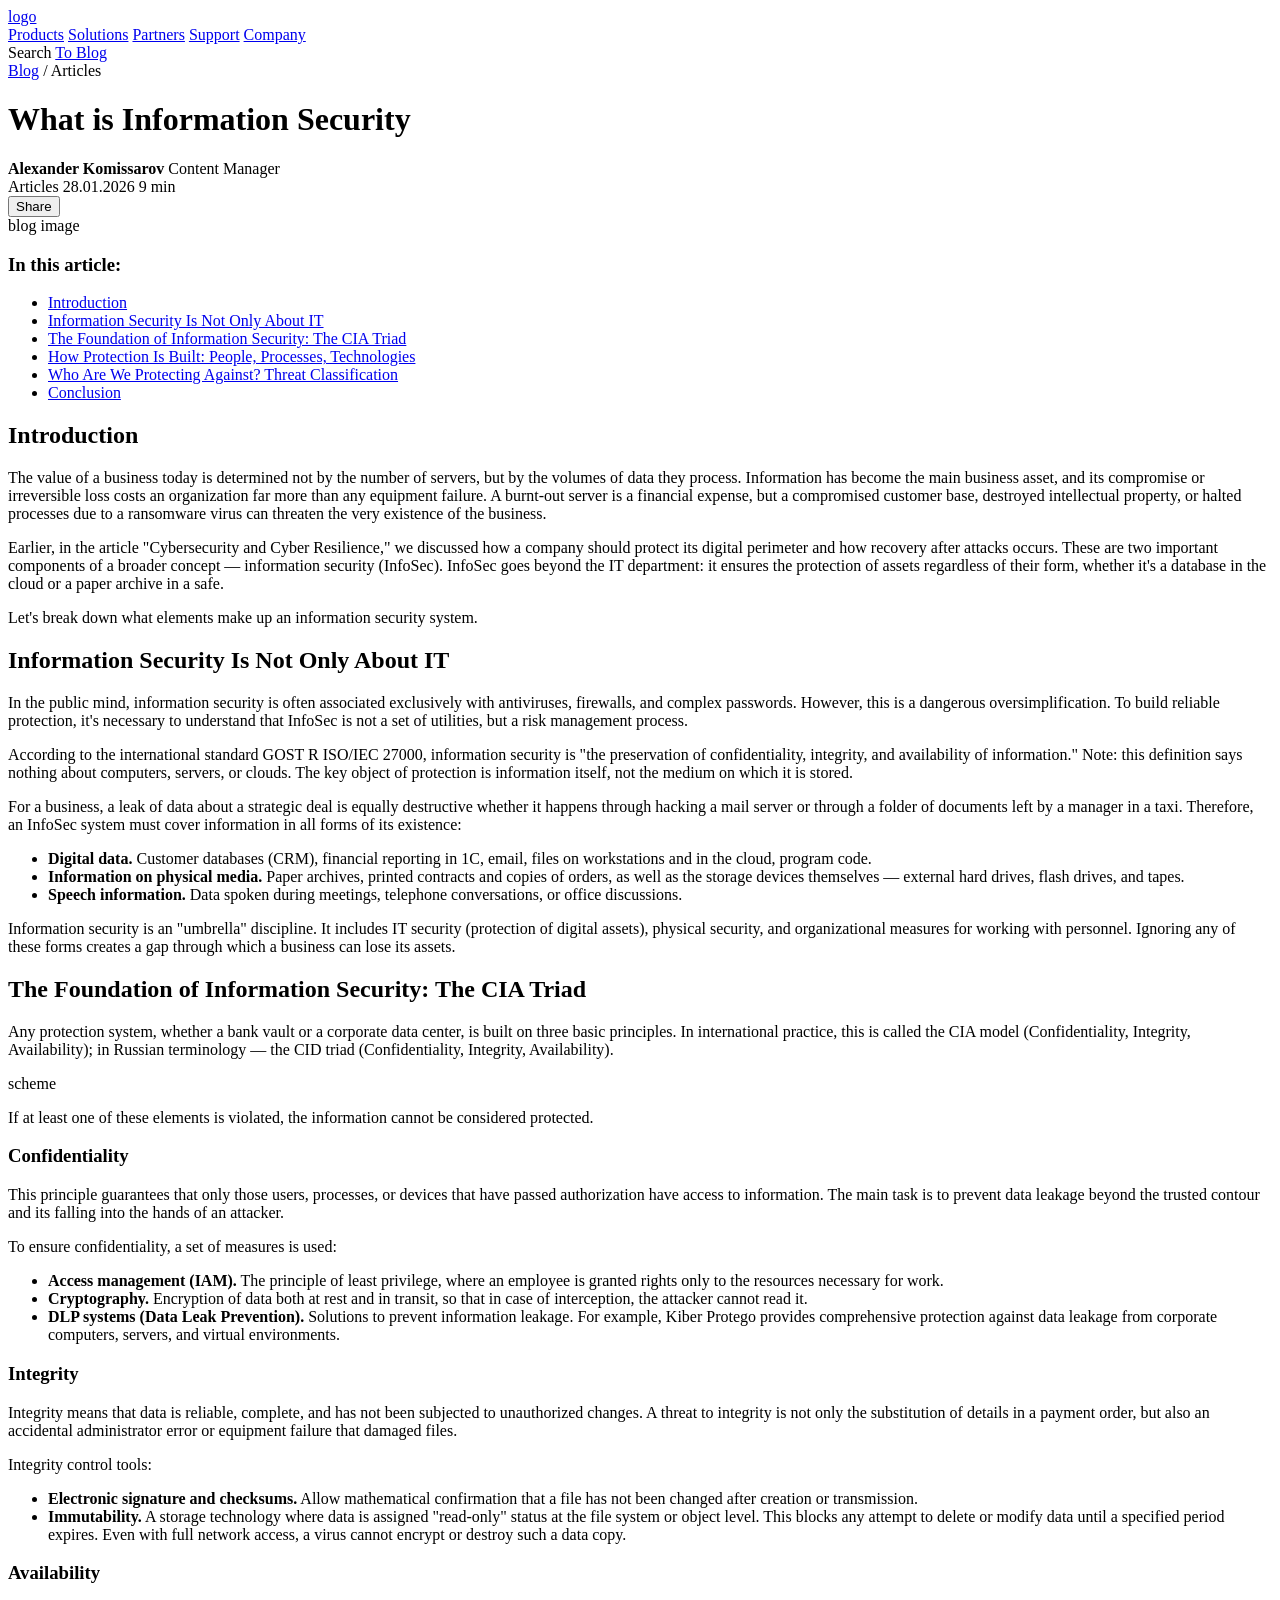
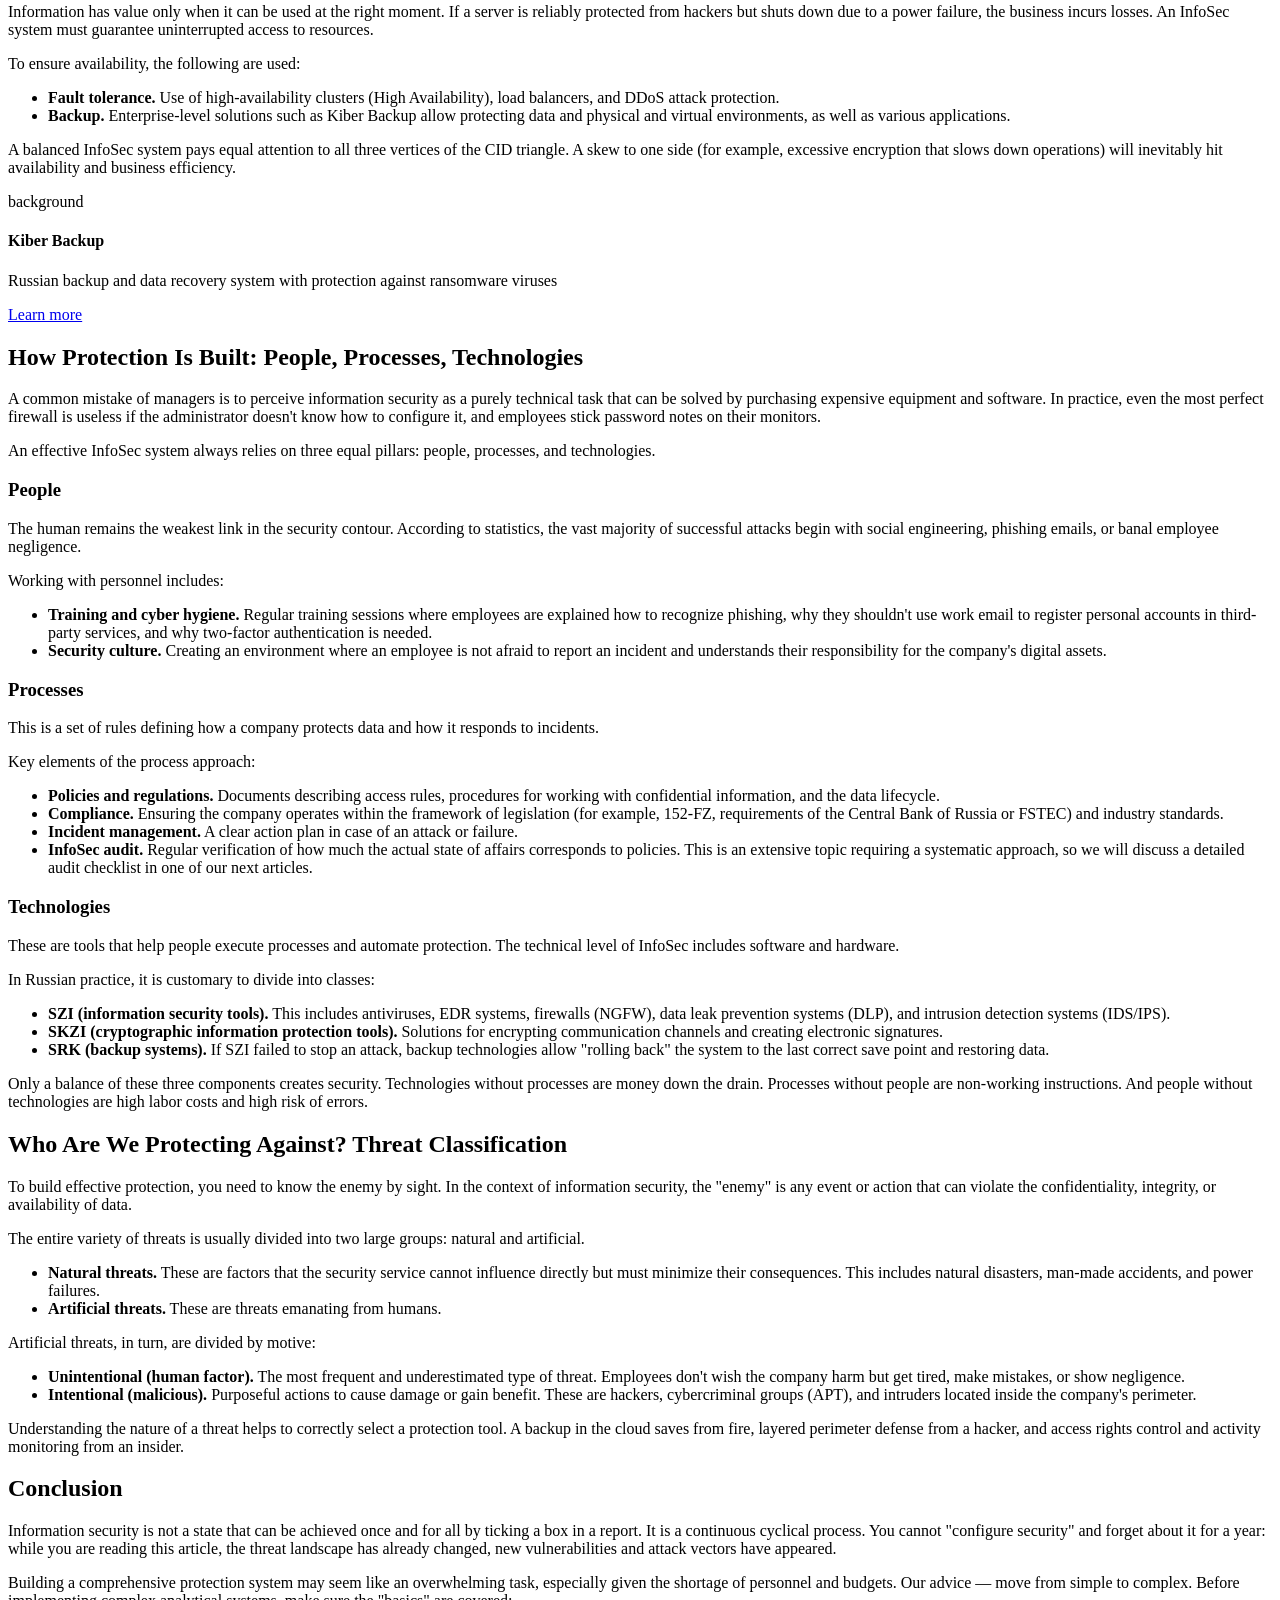
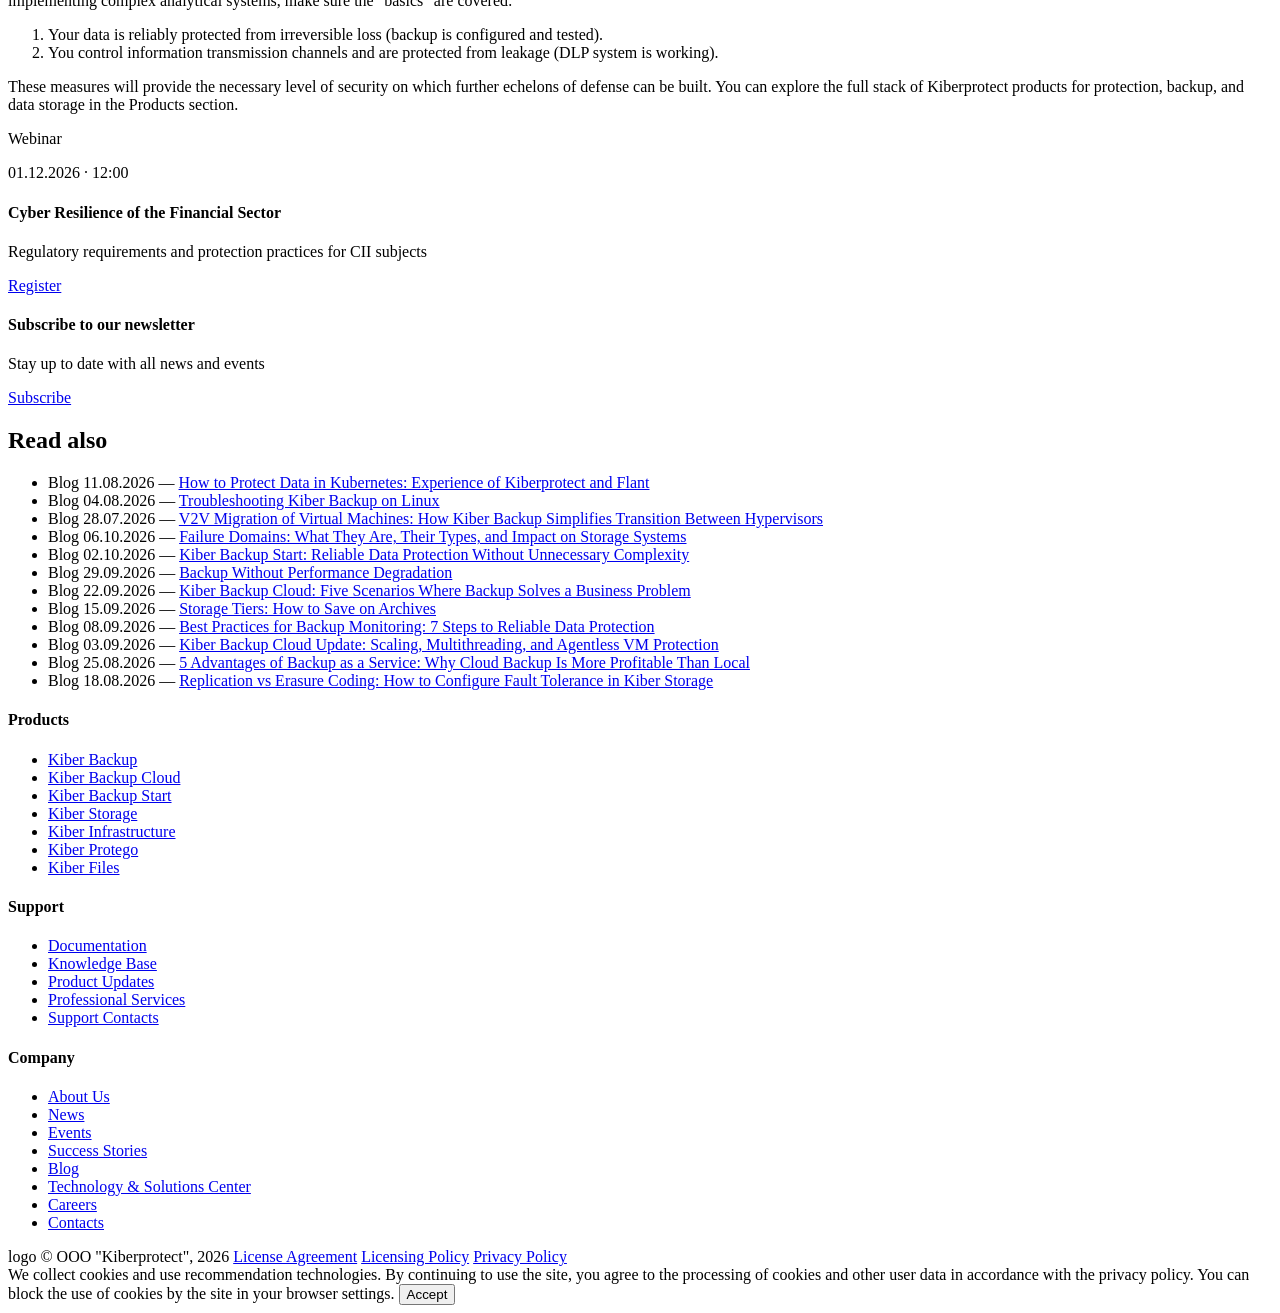
==== commit 9cdeefd6: "Add files via upload" ====
--- a/index.html
+++ b/index.html
@@ -1,203 +1,282 @@
 <!DOCTYPE html>
-<html lang="ru">
+<html lang="en">
 <head>
     <meta charset="UTF-8">
     <meta name="viewport" content="width=device-width, initial-scale=1.0">
-    <title>Тест О/П и Р/Э (30 вопросов)</title>
-    <style>
-        * { margin: 0; padding: 0; box-sizing: border-box; }
-        body { font-family: 'Segoe UI', Arial, sans-serif; background: #f0f4f8; padding: 20px; color: #1e293b; }
-        .container { max-width: 850px; margin: 0 auto; background: white; padding: 30px; border-radius: 16px; box-shadow: 0 10px 30px rgba(0,0,0,0.08); }
-        h1 { font-size: 28px; text-align: center; margin-bottom: 4px; color: #0f172a; }
-        .subtitle { text-align: center; color: #64748b; margin-bottom: 25px; font-size: 14px; }
-        .input-group { margin-bottom: 25px; }
-        .input-group label { font-weight: 600; display: block; margin-bottom: 6px; font-size: 15px; }
-        .input-group input { width: 100%; padding: 12px 16px; border: 2px solid #e2e8f0; border-radius: 10px; font-size: 16px; transition: 0.2s; }
-        .input-group input:focus { outline: none; border-color: #3b82f6; }
-        .question { background: #f8fafc; padding: 16px 18px; border-radius: 12px; margin-bottom: 14px; border-left: 5px solid #8b5cf6; }
-        .question .qnum { font-weight: 700; font-size: 13px; color: #64748b; margin-bottom: 8px; }
-        .question .option { display: flex; align-items: flex-start; gap: 12px; padding: 10px 14px; margin: 4px 0; border-radius: 8px; cursor: pointer; transition: 0.15s; }
-        .question .option:hover { background: #e2e8f0; }
-        .question .option input[type="radio"] { margin-top: 2px; width: 18px; height: 18px; accent-color: #3b82f6; cursor: pointer; flex-shrink: 0; }
-        .question .option .text { font-size: 15px; }
-        .btn-submit { width: 100%; padding: 16px; background: #3b82f6; color: white; border: none; border-radius: 12px; font-size: 18px; font-weight: 700; cursor: pointer; transition: 0.2s; margin-top: 10px; }
-        .btn-submit:hover { background: #2563eb; transform: scale(1.01); }
-        .btn-submit:disabled { opacity: 0.6; cursor: not-allowed; }
-        .status { margin-top: 20px; padding: 14px; border-radius: 10px; text-align: center; font-weight: 600; display: none; }
-        .status.success { display: block; background: #dcfce7; color: #166534; }
-        .status.error { display: block; background: #fee2e2; color: #991b1b; }
-        .progress { text-align: center; font-size: 14px; color: #64748b; margin-top: 10px; font-weight: 600; }
-        @media (max-width: 600px) { .container { padding: 16px; } .question .option { padding: 6px 8px; } }
-    </style>
+    <title>What is Information Security — Blog</title>
+    <link rel="stylesheet" href="style.css">
 </head>
 <body>
 
-<div class="container">
-    <h1>🧠 Личностный тест</h1>
-    <p class="subtitle">30 вопросов · выберите один из двух вариантов</p>
-
-    <div class="input-group">
-        <label>👤 Ваше ФИО (или любое имя)</label>
-        <input type="text" id="userName" placeholder="Например: Иванов Иван Иванович" />
-    </div>
-
-    <form id="testForm">
-        <div id="questionsContainer"></div>
-    </form>
-
-    <button class="btn-submit" id="submitBtn">📤 Отправить результаты</button>
-    <div class="progress" id="progressDisplay">Ответов: 0 из 30</div>
-    <div id="statusMessage" class="status"></div>
-</div>
+<header class="site-header">
+    <div class="header-inner">
+        <a href="#" class="logo">logo</a>
+        <nav class="main-nav">
+            <a href="#">Products</a>
+            <a href="#">Solutions</a>
+            <a href="#">Partners</a>
+            <a href="#">Support</a>
+            <a href="#">Company</a>
+        </nav>
+        <div class="header-actions">
+            <span class="search">Search</span>
+            <a href="#" class="btn-blog">To Blog</a>
+        </div>
+    </div>
+</header>
+
+<main class="container article">
+    <nav class="breadcrumbs">
+        <a href="#">Blog</a> / <span>Articles</span>
+    </nav>
+
+    <h1>What is Information Security</h1>
+
+    <div class="article-meta">
+        <div class="author">
+            <div class="avatar"></div>
+            <div>
+                <strong>Alexander Komissarov</strong>
+                <span>Content Manager</span>
+            </div>
+        </div>
+        <div class="meta-info">
+            <span>Articles</span>
+            <span>28.01.2026</span>
+            <span>9 min</span>
+        </div>
+        <button class="share-btn" onclick="copyLink()">Share</button>
+    </div>
+
+    <div class="hero-image">blog image</div>
+
+    <aside class="toc">
+        <h3>In this article:</h3>
+        <ul>
+            <li><a href="#intro">Introduction</a></li>
+            <li><a href="#not-it">Information Security Is Not Only About IT</a></li>
+            <li><a href="#cia">The Foundation of Information Security: The CIA Triad</a></li>
+            <li><a href="#people">How Protection Is Built: People, Processes, Technologies</a></li>
+            <li><a href="#threats">Who Are We Protecting Against? Threat Classification</a></li>
+            <li><a href="#conclusion">Conclusion</a></li>
+        </ul>
+    </aside>
+
+    <section id="intro">
+        <h2>Introduction</h2>
+        <p>The value of a business today is determined not by the number of servers, but by the volumes of data they process. Information has become the main business asset, and its compromise or irreversible loss costs an organization far more than any equipment failure. A burnt-out server is a financial expense, but a compromised customer base, destroyed intellectual property, or halted processes due to a ransomware virus can threaten the very existence of the business.</p>
+        <p>Earlier, in the article "Cybersecurity and Cyber Resilience," we discussed how a company should protect its digital perimeter and how recovery after attacks occurs. These are two important components of a broader concept — information security (InfoSec). InfoSec goes beyond the IT department: it ensures the protection of assets regardless of their form, whether it's a database in the cloud or a paper archive in a safe.</p>
+        <p>Let's break down what elements make up an information security system.</p>
+    </section>
+
+    <section id="not-it">
+        <h2>Information Security Is Not Only About IT</h2>
+        <p>In the public mind, information security is often associated exclusively with antiviruses, firewalls, and complex passwords. However, this is a dangerous oversimplification. To build reliable protection, it's necessary to understand that InfoSec is not a set of utilities, but a risk management process.</p>
+        <p>According to the international standard GOST R ISO/IEC 27000, information security is "the preservation of confidentiality, integrity, and availability of information." Note: this definition says nothing about computers, servers, or clouds. The key object of protection is information itself, not the medium on which it is stored.</p>
+        <p>For a business, a leak of data about a strategic deal is equally destructive whether it happens through hacking a mail server or through a folder of documents left by a manager in a taxi. Therefore, an InfoSec system must cover information in all forms of its existence:</p>
+        <ul>
+            <li><strong>Digital data.</strong> Customer databases (CRM), financial reporting in 1C, email, files on workstations and in the cloud, program code.</li>
+            <li><strong>Information on physical media.</strong> Paper archives, printed contracts and copies of orders, as well as the storage devices themselves — external hard drives, flash drives, and tapes.</li>
+            <li><strong>Speech information.</strong> Data spoken during meetings, telephone conversations, or office discussions.</li>
+        </ul>
+        <p>Information security is an "umbrella" discipline. It includes IT security (protection of digital assets), physical security, and organizational measures for working with personnel. Ignoring any of these forms creates a gap through which a business can lose its assets.</p>
+    </section>
+
+    <section id="cia">
+        <h2>The Foundation of Information Security: The CIA Triad</h2>
+        <p>Any protection system, whether a bank vault or a corporate data center, is built on three basic principles. In international practice, this is called the CIA model (Confidentiality, Integrity, Availability); in Russian terminology — the CID triad (Confidentiality, Integrity, Availability).</p>
+        <div class="scheme">scheme</div>
+        <p>If at least one of these elements is violated, the information cannot be considered protected.</p>
+
+        <h3>Confidentiality</h3>
+        <p>This principle guarantees that only those users, processes, or devices that have passed authorization have access to information. The main task is to prevent data leakage beyond the trusted contour and its falling into the hands of an attacker.</p>
+        <p>To ensure confidentiality, a set of measures is used:</p>
+        <ul>
+            <li><strong>Access management (IAM).</strong> The principle of least privilege, where an employee is granted rights only to the resources necessary for work.</li>
+            <li><strong>Cryptography.</strong> Encryption of data both at rest and in transit, so that in case of interception, the attacker cannot read it.</li>
+            <li><strong>DLP systems (Data Leak Prevention).</strong> Solutions to prevent information leakage. For example, Kiber Protego provides comprehensive protection against data leakage from corporate computers, servers, and virtual environments.</li>
+        </ul>
+
+        <h3>Integrity</h3>
+        <p>Integrity means that data is reliable, complete, and has not been subjected to unauthorized changes. A threat to integrity is not only the substitution of details in a payment order, but also an accidental administrator error or equipment failure that damaged files.</p>
+        <p>Integrity control tools:</p>
+        <ul>
+            <li><strong>Electronic signature and checksums.</strong> Allow mathematical confirmation that a file has not been changed after creation or transmission.</li>
+            <li><strong>Immutability.</strong> A storage technology where data is assigned "read-only" status at the file system or object level. This blocks any attempt to delete or modify data until a specified period expires. Even with full network access, a virus cannot encrypt or destroy such a data copy.</li>
+        </ul>
+
+        <h3>Availability</h3>
+        <p>Information has value only when it can be used at the right moment. If a server is reliably protected from hackers but shuts down due to a power failure, the business incurs losses. An InfoSec system must guarantee uninterrupted access to resources.</p>
+        <p>To ensure availability, the following are used:</p>
+        <ul>
+            <li><strong>Fault tolerance.</strong> Use of high-availability clusters (High Availability), load balancers, and DDoS attack protection.</li>
+            <li><strong>Backup.</strong> Enterprise-level solutions such as Kiber Backup allow protecting data and physical and virtual environments, as well as various applications.</li>
+        </ul>
+        <p>A balanced InfoSec system pays equal attention to all three vertices of the CID triangle. A skew to one side (for example, excessive encryption that slows down operations) will inevitably hit availability and business efficiency.</p>
+
+        <div class="promo-card">
+            <span class="promo-tag">background</span>
+            <h4>Kiber Backup</h4>
+            <p>Russian backup and data recovery system with protection against ransomware viruses</p>
+            <a href="#" class="btn-primary">Learn more</a>
+        </div>
+    </section>
+
+    <section id="people">
+        <h2>How Protection Is Built: People, Processes, Technologies</h2>
+        <p>A common mistake of managers is to perceive information security as a purely technical task that can be solved by purchasing expensive equipment and software. In practice, even the most perfect firewall is useless if the administrator doesn't know how to configure it, and employees stick password notes on their monitors.</p>
+        <p>An effective InfoSec system always relies on three equal pillars: people, processes, and technologies.</p>
+
+        <h3>People</h3>
+        <p>The human remains the weakest link in the security contour. According to statistics, the vast majority of successful attacks begin with social engineering, phishing emails, or banal employee negligence.</p>
+        <p>Working with personnel includes:</p>
+        <ul>
+            <li><strong>Training and cyber hygiene.</strong> Regular training sessions where employees are explained how to recognize phishing, why they shouldn't use work email to register personal accounts in third-party services, and why two-factor authentication is needed.</li>
+            <li><strong>Security culture.</strong> Creating an environment where an employee is not afraid to report an incident and understands their responsibility for the company's digital assets.</li>
+        </ul>
+
+        <h3>Processes</h3>
+        <p>This is a set of rules defining how a company protects data and how it responds to incidents.</p>
+        <p>Key elements of the process approach:</p>
+        <ul>
+            <li><strong>Policies and regulations.</strong> Documents describing access rules, procedures for working with confidential information, and the data lifecycle.</li>
+            <li><strong>Compliance.</strong> Ensuring the company operates within the framework of legislation (for example, 152-FZ, requirements of the Central Bank of Russia or FSTEC) and industry standards.</li>
+            <li><strong>Incident management.</strong> A clear action plan in case of an attack or failure.</li>
+            <li><strong>InfoSec audit.</strong> Regular verification of how much the actual state of affairs corresponds to policies. This is an extensive topic requiring a systematic approach, so we will discuss a detailed audit checklist in one of our next articles.</li>
+        </ul>
+
+        <h3>Technologies</h3>
+        <p>These are tools that help people execute processes and automate protection. The technical level of InfoSec includes software and hardware.</p>
+        <p>In Russian practice, it is customary to divide into classes:</p>
+        <ul>
+            <li><strong>SZI (information security tools).</strong> This includes antiviruses, EDR systems, firewalls (NGFW), data leak prevention systems (DLP), and intrusion detection systems (IDS/IPS).</li>
+            <li><strong>SKZI (cryptographic information protection tools).</strong> Solutions for encrypting communication channels and creating electronic signatures.</li>
+            <li><strong>SRK (backup systems).</strong> If SZI failed to stop an attack, backup technologies allow "rolling back" the system to the last correct save point and restoring data.</li>
+        </ul>
+        <p>Only a balance of these three components creates security. Technologies without processes are money down the drain. Processes without people are non-working instructions. And people without technologies are high labor costs and high risk of errors.</p>
+    </section>
+
+    <section id="threats">
+        <h2>Who Are We Protecting Against? Threat Classification</h2>
+        <p>To build effective protection, you need to know the enemy by sight. In the context of information security, the "enemy" is any event or action that can violate the confidentiality, integrity, or availability of data.</p>
+        <p>The entire variety of threats is usually divided into two large groups: natural and artificial.</p>
+        <ul>
+            <li><strong>Natural threats.</strong> These are factors that the security service cannot influence directly but must minimize their consequences. This includes natural disasters, man-made accidents, and power failures.</li>
+            <li><strong>Artificial threats.</strong> These are threats emanating from humans.</li>
+        </ul>
+        <p>Artificial threats, in turn, are divided by motive:</p>
+        <ul>
+            <li><strong>Unintentional (human factor).</strong> The most frequent and underestimated type of threat. Employees don't wish the company harm but get tired, make mistakes, or show negligence.</li>
+            <li><strong>Intentional (malicious).</strong> Purposeful actions to cause damage or gain benefit. These are hackers, cybercriminal groups (APT), and intruders located inside the company's perimeter.</li>
+        </ul>
+        <p>Understanding the nature of a threat helps to correctly select a protection tool. A backup in the cloud saves from fire, layered perimeter defense from a hacker, and access rights control and activity monitoring from an insider.</p>
+    </section>
+
+    <section id="conclusion">
+        <h2>Conclusion</h2>
+        <p>Information security is not a state that can be achieved once and for all by ticking a box in a report. It is a continuous cyclical process. You cannot "configure security" and forget about it for a year: while you are reading this article, the threat landscape has already changed, new vulnerabilities and attack vectors have appeared.</p>
+        <p>Building a comprehensive protection system may seem like an overwhelming task, especially given the shortage of personnel and budgets. Our advice — move from simple to complex. Before implementing complex analytical systems, make sure the "basics" are covered:</p>
+        <ol>
+            <li>Your data is reliably protected from irreversible loss (backup is configured and tested).</li>
+            <li>You control information transmission channels and are protected from leakage (DLP system is working).</li>
+        </ol>
+        <p>These measures will provide the necessary level of security on which further echelons of defense can be built. You can explore the full stack of Kiberprotect products for protection, backup, and data storage in the Products section.</p>
+    </section>
+
+    <div class="promo-card webinar">
+        <span class="promo-tag">Webinar</span>
+        <p class="webinar-date">01.12.2026 · 12:00</p>
+        <h4>Cyber Resilience of the Financial Sector</h4>
+        <p>Regulatory requirements and protection practices for CII subjects</p>
+        <a href="#" class="btn-primary">Register</a>
+    </div>
+
+    <div class="subscribe">
+        <h4>Subscribe to our newsletter</h4>
+        <p>Stay up to date with all news and events</p>
+        <a href="#" class="btn-primary">Subscribe</a>
+    </div>
+
+    <section class="read-also">
+        <h2>Read also</h2>
+        <ul class="post-list">
+            <li><span class="tag">Blog</span> 11.08.2026 — <a href="#">How to Protect Data in Kubernetes: Experience of Kiberprotect and Flant</a></li>
+            <li><span class="tag">Blog</span> 04.08.2026 — <a href="#">Troubleshooting Kiber Backup on Linux</a></li>
+            <li><span class="tag">Blog</span> 28.07.2026 — <a href="#">V2V Migration of Virtual Machines: How Kiber Backup Simplifies Transition Between Hypervisors</a></li>
+            <li><span class="tag">Blog</span> 06.10.2026 — <a href="#">Failure Domains: What They Are, Their Types, and Impact on Storage Systems</a></li>
+            <li><span class="tag">Blog</span> 02.10.2026 — <a href="#">Kiber Backup Start: Reliable Data Protection Without Unnecessary Complexity</a></li>
+            <li><span class="tag">Blog</span> 29.09.2026 — <a href="#">Backup Without Performance Degradation</a></li>
+            <li><span class="tag">Blog</span> 22.09.2026 — <a href="#">Kiber Backup Cloud: Five Scenarios Where Backup Solves a Business Problem</a></li>
+            <li><span class="tag">Blog</span> 15.09.2026 — <a href="#">Storage Tiers: How to Save on Archives</a></li>
+            <li><span class="tag">Blog</span> 08.09.2026 — <a href="#">Best Practices for Backup Monitoring: 7 Steps to Reliable Data Protection</a></li>
+            <li><span class="tag">Blog</span> 03.09.2026 — <a href="#">Kiber Backup Cloud Update: Scaling, Multithreading, and Agentless VM Protection</a></li>
+            <li><span class="tag">Blog</span> 25.08.2026 — <a href="#">5 Advantages of Backup as a Service: Why Cloud Backup Is More Profitable Than Local</a></li>
+            <li><span class="tag">Blog</span> 18.08.2026 — <a href="#">Replication vs Erasure Coding: How to Configure Fault Tolerance in Kiber Storage</a></li>
+        </ul>
+    </section>
+</main>
+
+<footer class="site-footer">
+    <div class="footer-cols">
+        <div>
+            <h4>Products</h4>
+            <ul>
+                <li><a href="#">Kiber Backup</a></li>
+                <li><a href="#">Kiber Backup Cloud</a></li>
+                <li><a href="#">Kiber Backup Start</a></li>
+                <li><a href="#">Kiber Storage</a></li>
+                <li><a href="#">Kiber Infrastructure</a></li>
+                <li><a href="#">Kiber Protego</a></li>
+                <li><a href="#">Kiber Files</a></li>
+            </ul>
+        </div>
+        <div>
+            <h4>Support</h4>
+            <ul>
+                <li><a href="#">Documentation</a></li>
+                <li><a href="#">Knowledge Base</a></li>
+                <li><a href="#">Product Updates</a></li>
+                <li><a href="#">Professional Services</a></li>
+                <li><a href="#">Support Contacts</a></li>
+            </ul>
+        </div>
+        <div>
+            <h4>Company</h4>
+            <ul>
+                <li><a href="#">About Us</a></li>
+                <li><a href="#">News</a></li>
+                <li><a href="#">Events</a></li>
+                <li><a href="#">Success Stories</a></li>
+                <li><a href="#">Blog</a></li>
+                <li><a href="#">Technology & Solutions Center</a></li>
+                <li><a href="#">Careers</a></li>
+                <li><a href="#">Contacts</a></li>
+            </ul>
+        </div>
+    </div>
+    <div class="footer-bottom">
+        <span class="logo">logo</span>
+        <span>© OOO "Kiberprotect", 2026</span>
+        <a href="#">License Agreement</a>
+        <a href="#">Licensing Policy</a>
+        <a href="#">Privacy Policy</a>
+    </div>
+    <div class="cookie-banner">
+        We collect cookies and use recommendation technologies. By continuing to use the site, you agree to the processing of cookies and other user data in accordance with the privacy policy. You can block the use of cookies by the site in your browser settings.
+        <button onclick="this.parentElement.style.display='none'">Accept</button>
+    </div>
+</footer>
 
 <script>
-    // ============================================================
-    // ТВОИ 30 ВОПРОСОВ
-    // ============================================================
-    const questions = [
-        { opt1: "Я обычно говорю людям то, что у меня на уме.", letter1: "О", opt2: "Я обычно держу мнение при себе.", letter2: "П" },
-        { opt1: "Я вижу себя хладнокровным и сдержанным с другими.", letter1: "П", opt2: "Я вижу себя теплым и дружелюбным с другими.", letter2: "О" },
-        { opt1: "Я обычно показываю свои эмоции другим.", letter1: "О", opt2: "Я обычно сдерживаю свои эмоции внутри себя.", letter2: "П" },
-        { opt1: "Я вижу себя спешащим человеком.", letter1: "Р", opt2: "Я вижу себя неторопливым человеком.", letter2: "Э" },
-        { opt1: "Я вижу себя человеком, готовым рисковать в большинстве ситуаций.", letter1: "Э", opt2: "Я вижу себя человеком, который избегает или минимизирует риск в большинстве ситуаций.", letter2: "Р" },
-        { opt1: "Я вижу себя настроенным на игру и любящим веселье человеком.", letter1: "Э", opt2: "Я вижу себя серьезным и вдумчивым человеком.", letter2: "Р" },
-        { opt1: "Я обычно жду, пока другие начнут общение со мной.", letter1: "П", opt2: "Я обычно начинаю общение.", letter2: "О" },
-        { opt1: "Я обычно рассуждаю на основе мнений.", letter1: "Э", opt2: "Я обычно рассуждаю на основе фактов.", letter2: "Р" },
-        { opt1: "Я обычно люблю работать с другими.", letter1: "О", opt2: "Я обычно люблю работать один.", letter2: "П" },
-        { opt1: "Я обычно беру на себя ответственность за ситуацию.", letter1: "Р", opt2: "Я обычно остаюсь в тени.", letter2: "Э" },
-        { opt1: "Я вижу себя активным и прямым человеком.", letter1: "О", opt2: "Я вижу себя тихим и умеренным человеком.", letter2: "П" },
-        { opt1: "Я обычно фокусирую внимание на итогах и результатах.", letter1: "Р", opt2: "Я обычно фокусирую внимание на процессе или методе.", letter2: "Э" },
-        { opt1: "Меня обычно интересует, что чувствуют люди.", letter1: "Э", opt2: "Меня обычно больше интересует, что думают люди.", letter2: "Р" },
-        { opt1: "Я обычно являюсь непринужденным и неформальным в общении с другими.", letter1: "Э", opt2: "Я обычно являюсь деловым и формальным в общении с другими.", letter2: "Р" },
-        { opt1: "Я обычно избегаю личностного фактора в общении с людьми.", letter1: "Р", opt2: "Я обычно прибегаю к более личностному подходу к людям.", letter2: "Э" },
-        { opt1: "Я обычно иду напрямую в конфликтной ситуации.", letter1: "Р", opt2: "Я обычно избегаю конфликта и конфронтации.", letter2: "Э" },
-        { opt1: "Я обычно становлюсь нетерпеливым с другими.", letter1: "О", opt2: "Я вижу себя терпеливым с другими.", letter2: "П" },
-        { opt1: "Я обычно много общаюсь с другими.", letter1: "О", opt2: "Я обычно имею ограниченное общение с другими.", letter2: "П" },
-        { opt1: "Я обычно больше ориентируюсь на задачу.", letter1: "Р", opt2: "Я обычно больше ориентируюсь на отношения.", letter2: "Э" },
-        { opt1: "Я обычно являюсь сдержанным и отчужденным с другими.", letter1: "П", opt2: "Я обычно являюсь открытым с другими.", letter2: "О" },
-        { opt1: "Я скорее вижу себя конкурирующим с другими.", letter1: "Р", opt2: "Я скорее вижу себя сотрудничающим с другими.", letter2: "Э" },
-        { opt1: "Я вижу себя более сдержанным с другими.", letter1: "П", opt2: "Я вижу себя более напористым с другими.", letter2: "О" },
-        { opt1: "Я обычно равнодушен к чувствам других.", letter1: "Р", opt2: "Я обычно проявляю внимание к чувствам других.", letter2: "Э" },
-        { opt1: "Я обычно принимаю быстрые решения.", letter1: "Р", opt2: "У меня обычно уходит больше времени на принятие решений.", letter2: "Э" },
-        { opt1: "Я вижу себя легким в общении и принимающим человеком.", letter1: "Э", opt2: "Я вижу себя требовательным к себе и другим человеком.", letter2: "Р" },
-        { opt1: "Я обычно следую за другими.", letter1: "П", opt2: "Я обычно направляю действия других.", letter2: "О" },
-        { opt1: "Я обычно насторожен и сдержан в общении.", letter1: "П", opt2: "Я обычно импульсивен и экспрессивен в общении.", letter2: "О" },
-        { opt1: "Я обычно держу свое мнение и мысли при себе.", letter1: "П", opt2: "Я обычно готов делиться своими мнениями и идеями.", letter2: "О" },
-        { opt1: "Я обычно становлюсь нетерпеливым при работе с другими.", letter1: "О", opt2: "Я обычно терпеливо работаю с другими.", letter2: "П" },
-        { opt1: "Я обычно делюсь своими личными чувствами с другими.", letter1: "О", opt2: "Я обычно держу свои личные чувства при себе.", letter2: "П" }
-    ];
-
-    // ============================================================
-    // РЕНДЕР ВОПРОСОВ
-    // ============================================================
-    const container = document.getElementById('questionsContainer');
-    let html = '';
-    questions.forEach((q, idx) => {
-        const num = idx + 1;
-        html += `
-            <div class="question">
-                <div class="qnum">Вопрос ${num}</div>
-                <label class="option">
-                    <input type="radio" name="q${num}" value="${q.letter1}" required />
-                    <span class="text">${q.opt1}</span>
-                </label>
-                <label class="option">
-                    <input type="radio" name="q${num}" value="${q.letter2}" required />
-                    <span class="text">${q.opt2}</span>
-                </label>
-            </div>
-        `;
+function copyLink() {
+    navigator.clipboard.writeText(window.location.href).then(() => {
+        const btn = document.querySelector('.share-btn');
+        const original = btn.textContent;
+        btn.textContent = 'Link copied';
+        setTimeout(() => btn.textContent = original, 2000);
     });
-    container.innerHTML = html;
-
-    // ============================================================
-    // ПРОГРЕСС
-    // ============================================================
-    const progressDisplay = document.getElementById('progressDisplay');
-    function updateProgress() {
-        const form = document.getElementById('testForm');
-        const names = new Set();
-        form.querySelectorAll('input[type="radio"]').forEach(r => names.add(r.name));
-        let answered = 0;
-        for (let name of names) {
-            if (document.querySelector(`input[name="${name}"]:checked`)) answered++;
-        }
-        progressDisplay.textContent = `Ответов: ${answered} из ${questions.length}`;
-    }
-    document.addEventListener('change', (e) => {
-        if (e.target && e.target.type === 'radio') updateProgress();
-    });
-
-    // ============================================================
-    // ОТПРАВКА
-    // ============================================================
-    const submitBtn = document.getElementById('submitBtn');
-    const statusMsg = document.getElementById('statusMessage');
-
-    // ⚠️ ТВОЙ НОВЫЙ URL
-    const SCRIPT_URL = 'https://script.google.com/macros/s/AKfycbxI9LPQPq4l6Y2E0frWfcSh1BBs6O6bv_WblXQZT6hkBMfxGNS_7ICLVijX2UyWJ4MtVg/exec';
-
-    submitBtn.addEventListener('click', async function(e) {
-        e.preventDefault();
-
-        const userName = document.getElementById('userName').value.trim();
-        if (!userName) {
-            statusMsg.className = 'status error';
-            statusMsg.textContent = '⚠️ Введите ваше ФИО или имя.';
-            return;
-        }
-
-        const checked = document.querySelectorAll('input[type="radio"]:checked');
-        if (checked.length !== questions.length) {
-            statusMsg.className = 'status error';
-            statusMsg.textContent = `⚠️ Ответьте на все 30 вопросов! (отвечено ${checked.length} из 30)`;
-            return;
-        }
-
-        let countO = 0, countP = 0, countR = 0, countE = 0;
-        checked.forEach(r => {
-            const val = r.value;
-            if (val === 'О') countO++;
-            else if (val === 'П') countP++;
-            else if (val === 'Р') countR++;
-            else if (val === 'Э') countE++;
-        });
-
-        const data = {
-            name: userName,
-            O: countO,
-            P: countP,
-            R: countR,
-            E: countE,
-            timestamp: new Date().toLocaleString('ru-RU')
-        };
-
-        submitBtn.disabled = true;
-        submitBtn.textContent = 'Отправка...';
-        statusMsg.className = 'status';
-
-        try {
-            await fetch(SCRIPT_URL, {
-                method: 'POST',
-                mode: 'no-cors',
-                headers: { 'Content-Type': 'application/json' },
-                body: JSON.stringify(data)
-            });
-
-            statusMsg.className = 'status success';
-            statusMsg.textContent = '✅ Результаты отправлены! Спасибо!';
-            submitBtn.textContent = '✅ Отправлено';
-            submitBtn.disabled = true;
-        } catch (error) {
-            statusMsg.className = 'status error';
-            statusMsg.textContent = '❌ Ошибка. Попробуйте позже.';
-            submitBtn.disabled = false;
-            submitBtn.textContent = '📤 Отправить повторно';
-        }
-    });
-
-    updateProgress();
+}
 </script>
 
 </body>
-</html>
+</html>
